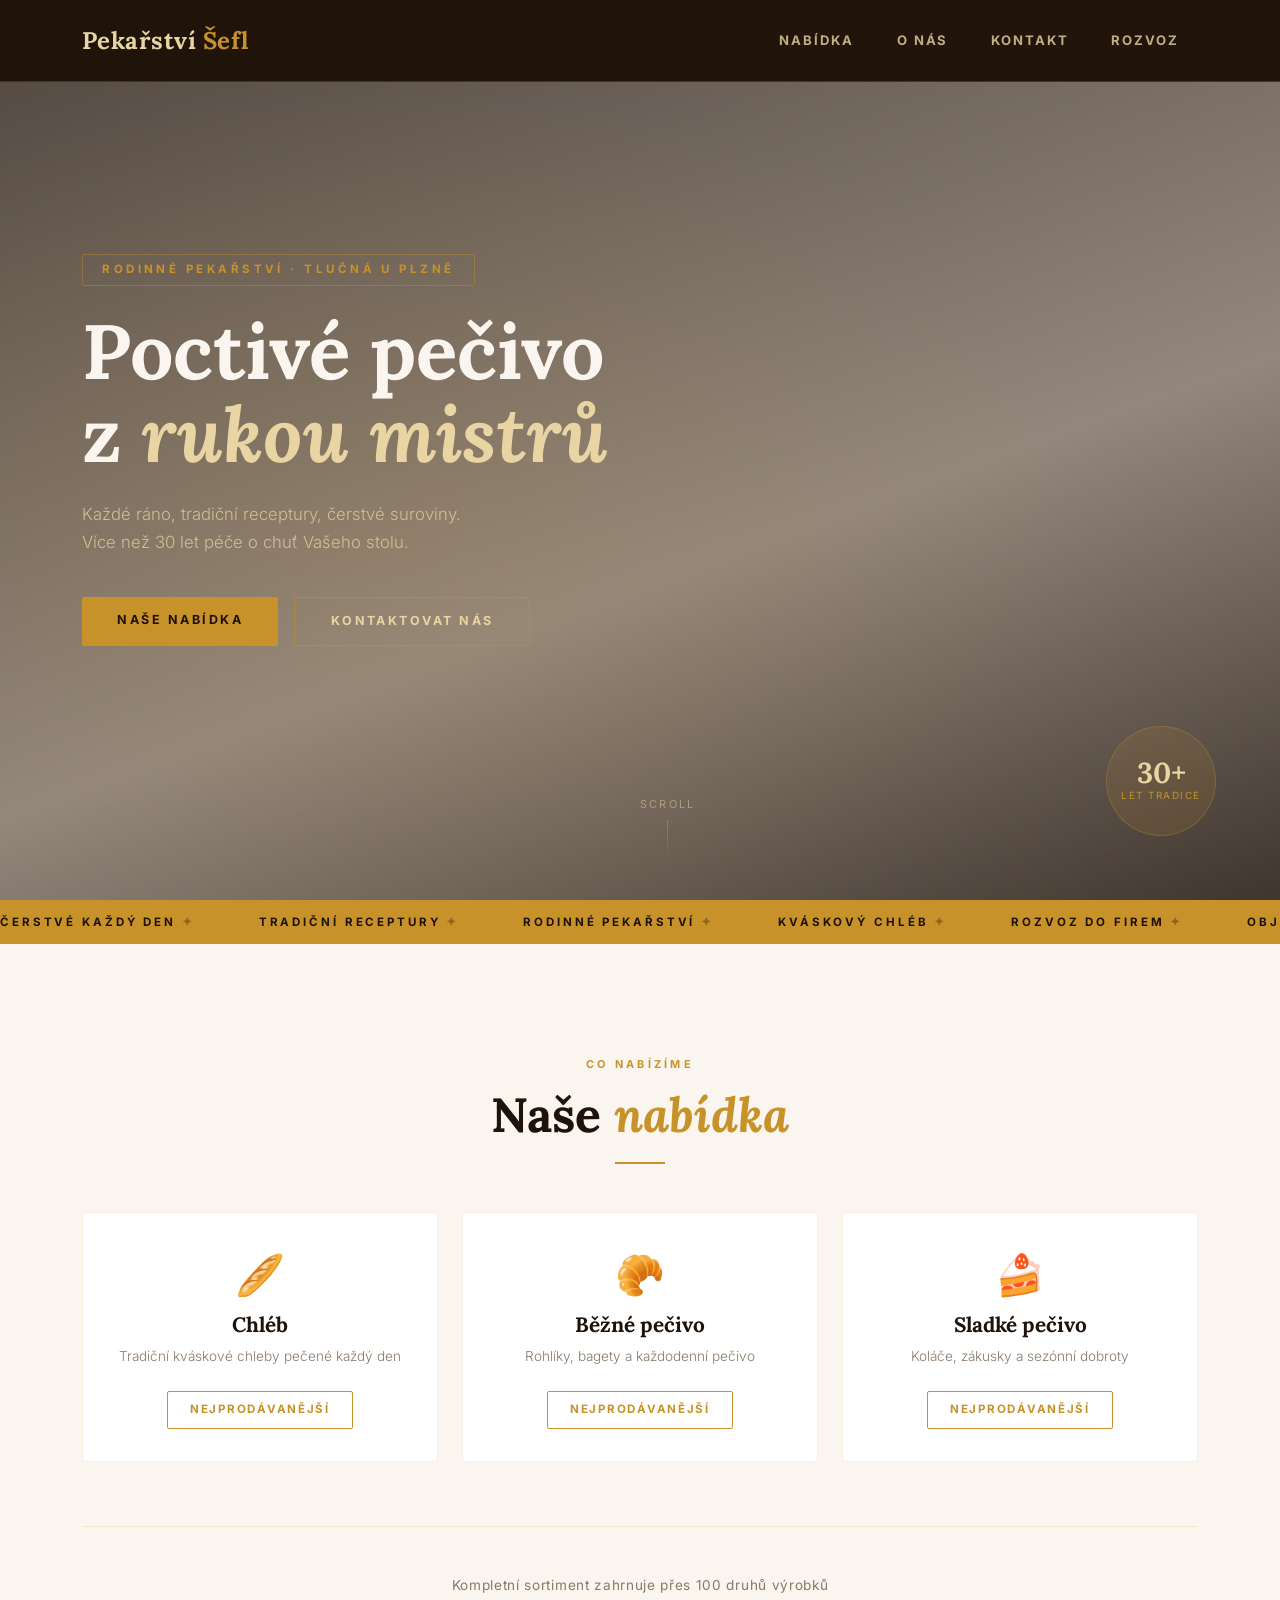
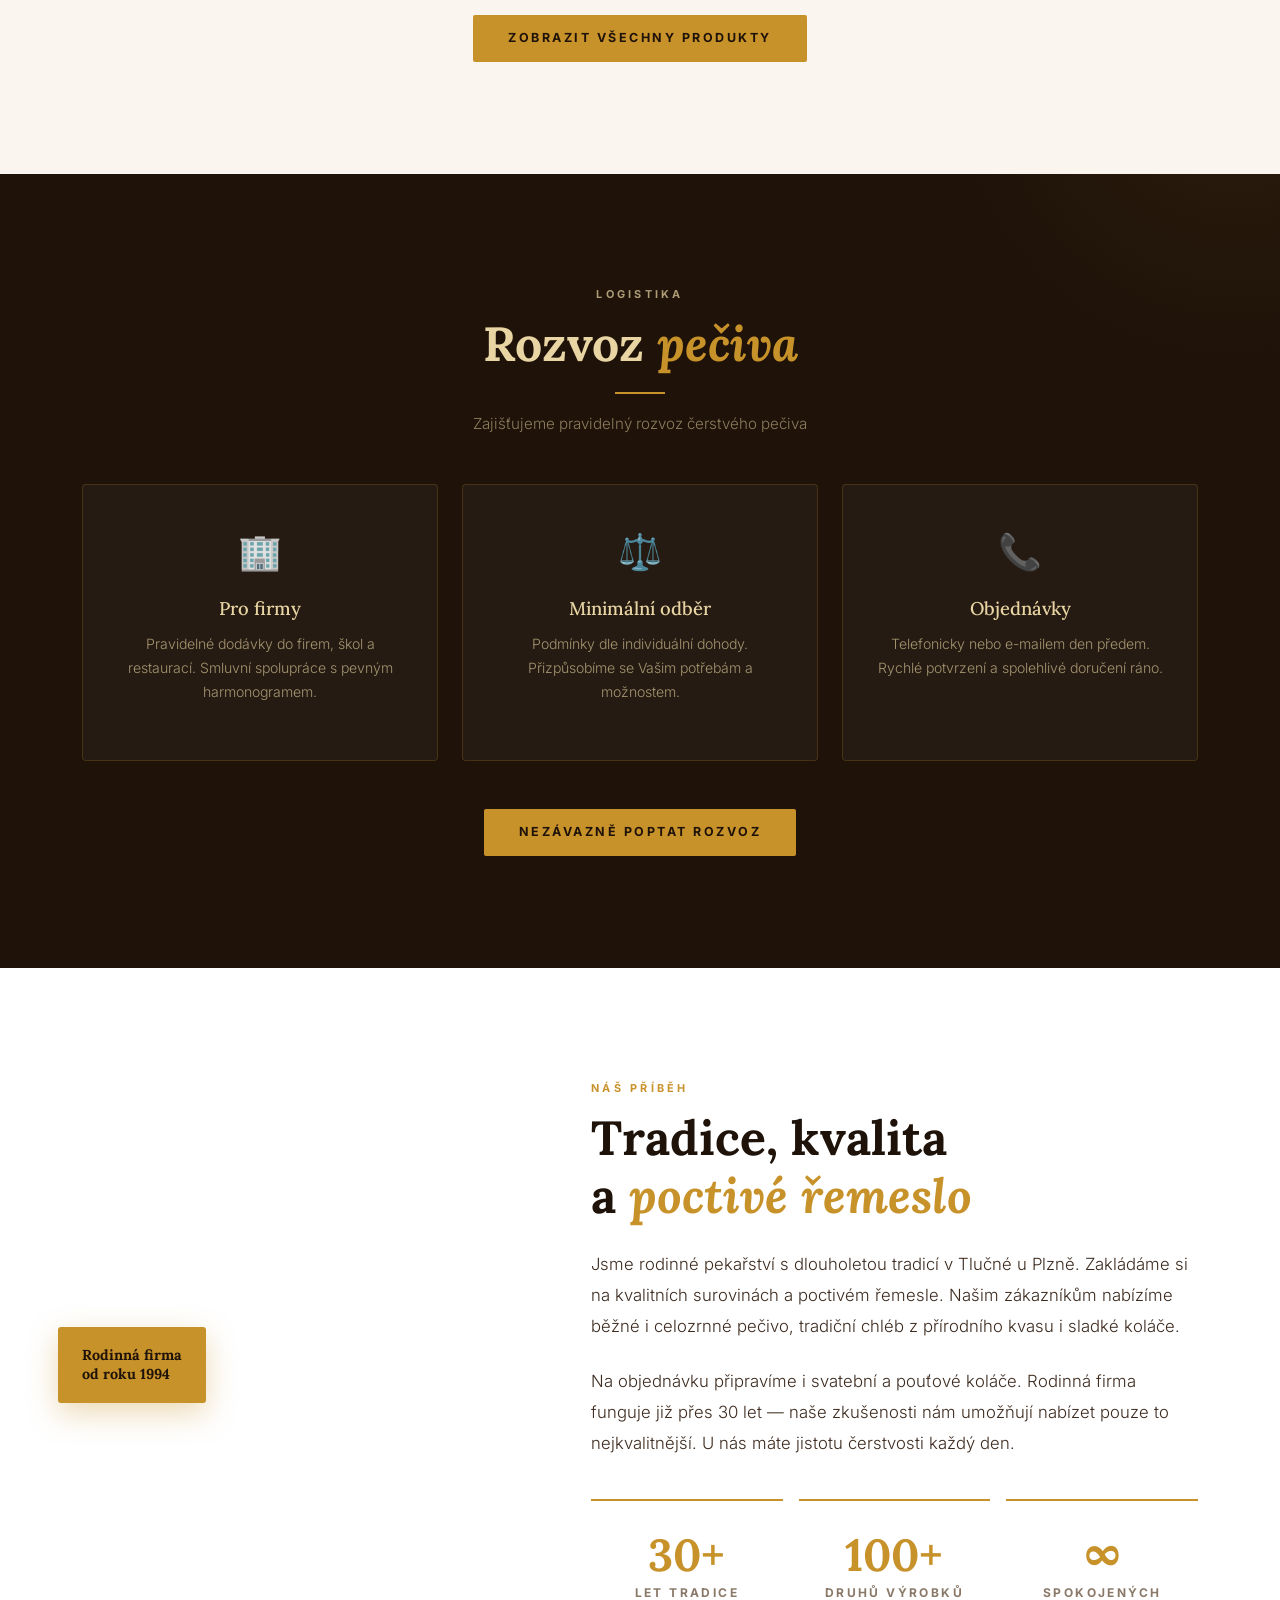
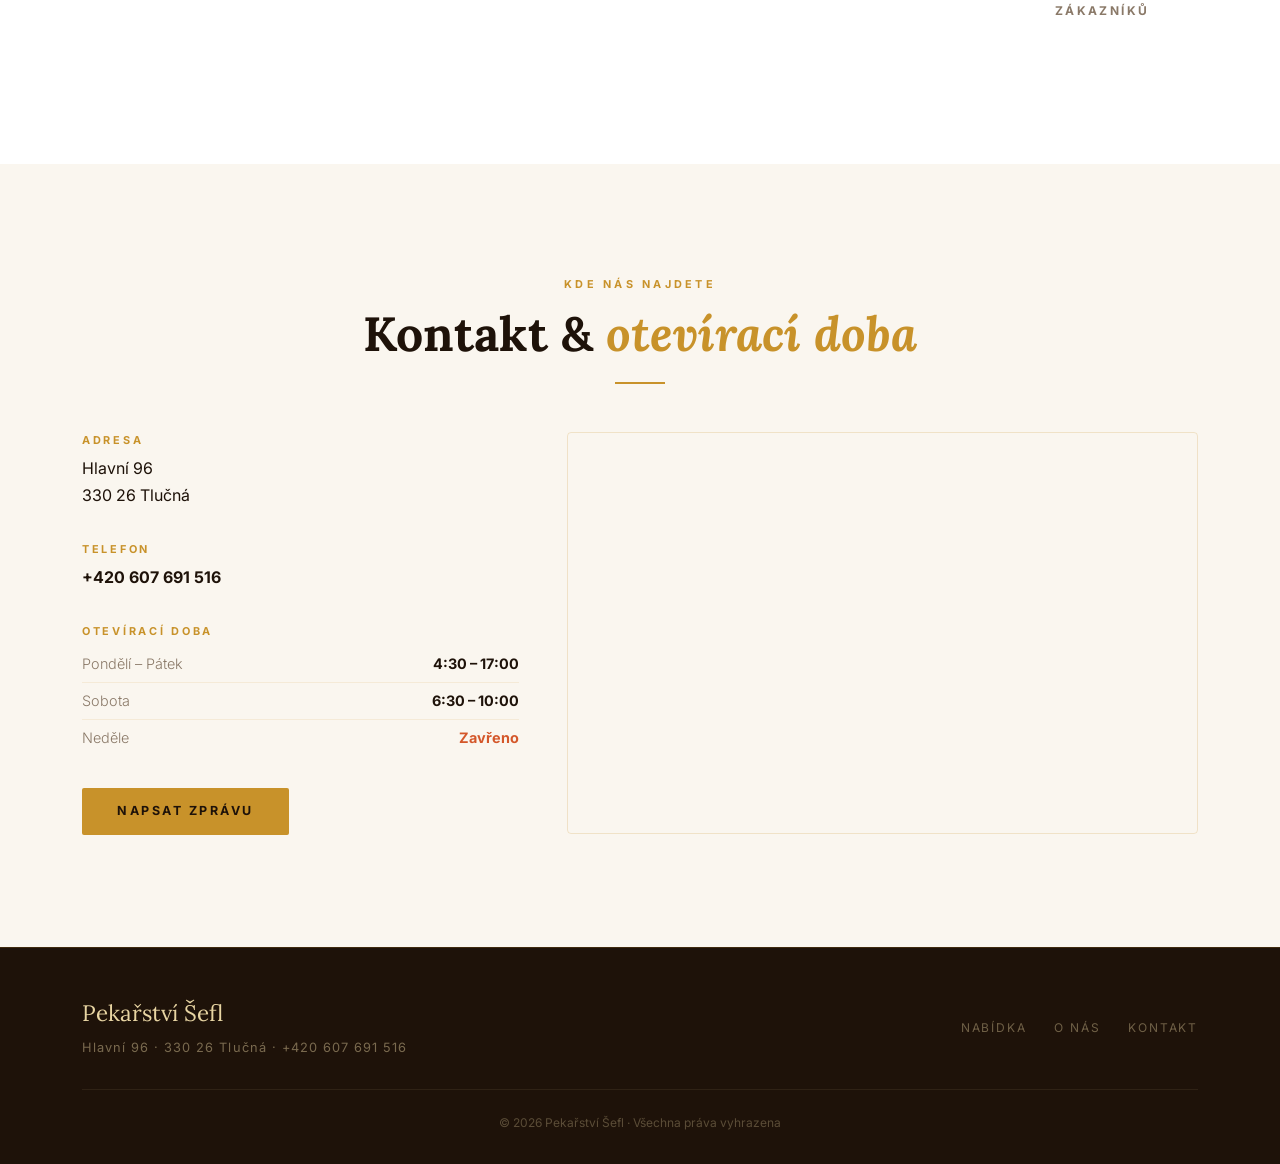
==== index.html @ e4c9d56a "první upload" ====
<!DOCTYPE html>
<html lang="cs">
<head>
  <meta charset="UTF-8">
  <meta name="viewport" content="width=device-width, initial-scale=1">
  <title>Pekařství Šefl | Tlučná u Plzně</title>
  <link rel="preconnect" href="https://fonts.googleapis.com">
  <link rel="preconnect" href="https://fonts.gstatic.com" crossorigin>
  <link href="https://fonts.googleapis.com/css2?family=Lora:ital,wght@0,400;0,600;0,700;1,400;1,600;1,700&family=Inter:wght@300;400;700&display=swap" rel="stylesheet">

  <link href="https://cdn.jsdelivr.net/npm/bootstrap@5.3.3/dist/css/bootstrap.min.css" rel="stylesheet">
  <link rel="stylesheet" href="css/style.css">
  
</head>

<body>

<!-- Navbar -->
<nav class="navbar navbar-expand-lg fixed-top">
  <div class="container">
    <a class="navbar-brand" href="#">Pekařství <span>Šefl</span></a>
    <button class="navbar-toggler border-0" type="button" data-bs-toggle="collapse" data-bs-target="#nav" style="color:var(--wheat)">
      <span class="navbar-toggler-icon"></span>
    </button>
    <div class="collapse navbar-collapse" id="nav">
      <ul class="navbar-nav ms-auto align-items-lg-center gap-lg-1">
        <li class="nav-item"><a class="nav-link" href="#nabidka">Nabídka</a></li>
        <li class="nav-item"><a class="nav-link" href="#onas">O nás</a></li>
        <li class="nav-item"><a class="nav-link" href="#kontakt">Kontakt</a></li>
        <li class="nav-item"><a class="nav-link" href="#rozvoz">Rozvoz</a></li>
      </ul>
    </div>
  </div>
</nav>

<!-- Hero -->
<header class="hero">
  <div class="hero-grain"></div>
  <div class="container">
    <div class="hero-content col-lg-8">
      <span class="hero-eyebrow">Rodinné pekařství · Tlučná u Plzně</span>
      <h1>Poctivé pečivo<br>z <em>rukou mistrů</em></h1>
      <p class="hero-sub">Každé ráno, tradiční receptury, čerstvé suroviny.<br>Více než 30 let péče o chuť Vašeho stolu.</p>
      <div class="d-flex gap-3 flex-wrap">
        <a href="#nabidka" class="btn-gold">Naše nabídka</a>
        <a href="#kontakt" class="btn-outline-gold">Kontaktovat nás</a>
      </div>
    </div>
  </div>
  <div class="hero-scroll">
    <span>Scroll</span>
    <div class="hero-scroll-line"></div>
  </div>
  <div class="hero-badge">
    <strong>30+</strong>
    <span>let tradice</span>
  </div>
</header>

<!-- Strip -->
<div class="strip">
  <div class="strip-inner">
    <span class="strip-item">Čerstvé každý den <span class="strip-sep">✦</span></span>
    <span class="strip-item">Tradiční receptury <span class="strip-sep">✦</span></span>
    <span class="strip-item">Rodinné pekařství <span class="strip-sep">✦</span></span>
    <span class="strip-item">Kváskový chléb <span class="strip-sep">✦</span></span>
    <span class="strip-item">Rozvoz do firem <span class="strip-sep">✦</span></span>
    <span class="strip-item">Objednávky na míru <span class="strip-sep">✦</span></span>
    <!-- duplicate for seamless -->
    <span class="strip-item">Čerstvé každý den <span class="strip-sep">✦</span></span>
    <span class="strip-item">Tradiční receptury <span class="strip-sep">✦</span></span>
    <span class="strip-item">Rodinné pekařství <span class="strip-sep">✦</span></span>
    <span class="strip-item">Kváskový chléb <span class="strip-sep">✦</span></span>
    <span class="strip-item">Rozvoz do firem <span class="strip-sep">✦</span></span>
    <span class="strip-item">Objednávky na míru <span class="strip-sep">✦</span></span>
  </div>
</div>

<!-- Nabídka -->
<section id="nabidka" class="py-5" style="padding: 7rem 0 !important;">
  <div class="container">
    <div class="text-center mb-5 reveal">
      <span class="section-label">Co nabízíme</span>
      <h2 class="section-title">Naše <em>nabídka</em></h2>
      <div class="section-divider"></div>
    </div>

    <div class="row g-4">

      <!-- CHLÉB -->
      <div class="col-md-4 reveal reveal-delay-1">
        <div class="product-card">
          <div class="product-card-body">
            <div class="card-icon">🥖</div>
            <h4 class="product-card-title">Chléb</h4>
            <p class="product-card-sub">Tradiční kváskové chleby pečené každý den</p>
            <button class="btn-card"
                    data-bs-toggle="collapse"
                    data-bs-target="#chlebList"
                    aria-expanded="false">
              Nejprodávanější
            </button>
            <div class="collapse product-list-collapse" id="chlebList">
              <div class="product-row">
                <img src="images/chleb-kminovy.jpg" alt="Kmínový chléb">
                <div>
                  <div class="product-row-name">Kmínový chléb</div>
                  <div class="product-row-weight">1400 g</div>
                </div>
              </div>
              <div class="product-row">
                <img src="images/chleb-svetly.jpg" alt="Světlý chléb">
                <div>
                  <div class="product-row-name">Světlý chléb</div>
                  <div class="product-row-weight">800 g</div>
                </div>
              </div>
            </div>
          </div>
        </div>
      </div>

      <!-- BĚŽNÉ PEČIVO -->
      <div class="col-md-4 reveal reveal-delay-2">
        <div class="product-card">
          <div class="product-card-body">
            <div class="card-icon">🥐</div>
            <h4 class="product-card-title">Běžné pečivo</h4>
            <p class="product-card-sub">Rohlíky, bagety a každodenní pečivo</p>
            <button class="btn-card"
                    data-bs-toggle="collapse"
                    data-bs-target="#pecivoList"
                    aria-expanded="false">
              Nejprodávanější
            </button>
            <div class="collapse product-list-collapse" id="pecivoList">
              <div class="product-list-item">Rohlík tukový <span>43 g</span></div>
              <div class="product-list-item">Bageta světlá <span>120 g</span></div>
              <div class="product-list-item">Houska velká <span>140 g</span></div>
              <div class="product-list-item">Raženka <span>140 g</span></div>
            </div>
          </div>
        </div>
      </div>

      <!-- SLADKÉ -->
      <div class="col-md-4 reveal reveal-delay-3">
        <div class="product-card">
          <div class="product-card-body">
            <div class="card-icon">🍰</div>
            <h4 class="product-card-title">Sladké pečivo</h4>
            <p class="product-card-sub">Koláče, zákusky a sezónní dobroty</p>
            <button class="btn-card"
                    data-bs-toggle="collapse"
                    data-bs-target="#sladkeList"
                    aria-expanded="false">
              Nejprodávanější
            </button>
            <div class="collapse product-list-collapse" id="sladkeList">
              <div class="product-list-item">Koláč tvarohový <span>90 g</span></div>
              <div class="product-list-item">Koláč makový <span>95 g</span></div>
              <div class="product-list-item">Kynutý závin <span>450 g</span></div>
              <div class="product-list-item">Kobliha <span>60 g</span></div>
            </div>
          </div>
        </div>
      </div>

    </div>

    <div class="cta-products reveal">
      <p>Kompletní sortiment zahrnuje přes 100 druhů výrobků</p>
      <a href="vyrobky.html" class="btn-gold">Zobrazit všechny produkty</a>
    </div>
  </div>
</section>

<!-- Rozvoz -->
<section id="rozvoz">
  <div class="container">
    <div class="text-center mb-5 reveal">
      <span class="section-label" style="color:var(--wheat); opacity:0.7;">Logistika</span>
      <h2 class="section-title">Rozvoz <em style="color:var(--gold)">pečiva</em></h2>
      <div class="section-divider"></div>
      <p style="color:rgba(232,213,163,0.55); font-size:0.95rem; margin-top:1.2rem; font-weight:300;">
        Zajišťujeme pravidelný rozvoz čerstvého pečiva
      </p>
    </div>

    <div class="row g-4 mb-5">
      <div class="col-md-4 reveal reveal-delay-1">
        <div class="rozvoz-card">
          <span class="rozvoz-icon">🏢</span>
          <h5>Pro firmy</h5>
          <p>Pravidelné dodávky do firem, škol a restaurací. Smluvní spolupráce s pevným harmonogramem.</p>
        </div>
      </div>
      <div class="col-md-4 reveal reveal-delay-2">
        <div class="rozvoz-card">
          <span class="rozvoz-icon">⚖️</span>
          <h5>Minimální odběr</h5>
          <p>Podmínky dle individuální dohody. Přizpůsobíme se Vašim potřebám a možnostem.</p>
        </div>
      </div>
      <div class="col-md-4 reveal reveal-delay-3">
        <div class="rozvoz-card">
          <span class="rozvoz-icon">📞</span>
          <h5>Objednávky</h5>
          <p>Telefonicky nebo e-mailem den předem. Rychlé potvrzení a spolehlivé doručení ráno.</p>
        </div>
      </div>
    </div>

    <div class="text-center reveal">
      <a href="#kontakt" class="btn-gold" data-bs-toggle="modal" data-bs-target="#kontaktModal">Nezávazně poptat rozvoz</a>
    </div>
  </div>
</section>

<!-- O nás -->
<section id="onas">
  <div class="container">
    <div class="row align-items-center g-5">
      <div class="col-lg-5 reveal">
        <div class="onas-img-wrap">
          <img src="https://images.unsplash.com/photo-1555507036-ab1f4038808a?w=700&q=80" alt="Pekárna">
          <div class="onas-img-badge">
            Rodinná firma<br>od roku 1994
          </div>
        </div>
      </div>
      <div class="col-lg-7 reveal reveal-delay-1" style="padding-left:3rem;">
        <span class="section-label">Náš příběh</span>
        <h2 class="section-title mb-4">Tradice, kvalita<br>a <em>poctivé řemeslo</em></h2>
        <p class="onas-text mb-4">
          Jsme rodinné pekařství s dlouholetou tradicí v Tlučné u Plzně. Zakládáme si na kvalitních surovinách a poctivém řemesle. Našim zákazníkům nabízíme běžné i celozrnné pečivo, tradiční chléb z přírodního kvasu i sladké koláče.
        </p>
        <p class="onas-text mb-4">
          Na objednávku připravíme i svatební a pouťové koláče. Rodinná firma funguje již přes 30 let — naše zkušenosti nám umožňují nabízet pouze to nejkvalitnější. U nás máte jistotu čerstvosti každý den.
        </p>
        <div class="row g-3 mt-2">
          <div class="col-4">
            <div class="stat-box">
              <span class="stat-number">30+</span>
              <div class="stat-label">let tradice</div>
            </div>
          </div>
          <div class="col-4">
            <div class="stat-box">
              <span class="stat-number">100+</span>
              <div class="stat-label">druhů výrobků</div>
            </div>
          </div>
          <div class="col-4">
            <div class="stat-box">
              <span class="stat-number">∞</span>
              <div class="stat-label">spokojených zákazníků</div>
            </div>
          </div>
        </div>
      </div>
    </div>
  </div>
</section>

<!-- Kontakt -->
<section id="kontakt">
  <div class="container">
    <div class="text-center mb-5 reveal">
      <span class="section-label">Kde nás najdete</span>
      <h2 class="section-title">Kontakt &amp; <em>otevírací doba</em></h2>
      <div class="section-divider"></div>
    </div>

    <div class="row g-5 align-items-start">
      <div class="col-lg-5 reveal">
        <div class="info-block">
          <div class="info-label">Adresa</div>
          <div class="info-value">Hlavní 96<br>330 26 Tlučná</div>
        </div>
        <div class="info-block">
          <div class="info-label">Telefon</div>
          <div class="info-value">
            <a href="tel:+420607691516" style="color:var(--dark-brown); text-decoration:none; font-weight:700;">+420 607 691 516</a>
          </div>
        </div>
        <div class="info-block">
          <div class="info-label">Otevírací doba</div>
          <div class="hours-row"><span class="day">Pondělí – Pátek</span><span class="time">4:30 – 17:00</span></div>
          <div class="hours-row"><span class="day">Sobota</span><span class="time">6:30 – 10:00</span></div>
          <div class="hours-row"><span class="day">Neděle</span><span class="time" style="color:var(--accent)">Zavřeno</span></div>
        </div>
        <div class="mt-4">
          <button type="button" class="btn-gold" data-bs-toggle="modal" data-bs-target="#kontaktModal">
            Napsat zprávu
          </button>
        </div>
      </div>

      <div class="col-lg-7 reveal reveal-delay-1">
        <div class="map-wrap">
          <iframe
            src="https://www.google.com/maps/embed?pb=!1m18!1m12!1m3!1d2579.271196908304!2d13.234753077333133!3d49.72452097146264!2m3!1f0!2f0!3f0!3m2!1i1024!2i768!4f13.1!3m3!1m2!1s0x470a92cd4a3d2cbb%3A0x7b0c7b52c946933b!2zSGxhdm7DrSA5NiwgMzMwIDI2IFRsdcSNbsOh!5e0!3m2!1scs!2scz!4v1771598806168!5m2!1scs!2scz"
            width="100%"
            height="400"
            style="border:0;"
            allowfullscreen=""
            loading="lazy">
          </iframe>
        </div>
      </div>
    </div>
  </div>
</section>

<!-- Footer -->
<footer>
  <div class="container">
    <div class="row align-items-center">
      <div class="col-md-6">
        <div class="footer-brand">Pekařství Šefl</div>
        <div class="footer-sub">Hlavní 96 · 330 26 Tlučná · +420 607 691 516</div>
      </div>
      <div class="col-md-6 text-md-end mt-3 mt-md-0">
        <a href="#nabidka" style="color:rgba(232,213,163,0.4); font-size:0.75rem; letter-spacing:0.15em; text-transform:uppercase; text-decoration:none; margin-left:1.5rem;">Nabídka</a>
        <a href="#onas" style="color:rgba(232,213,163,0.4); font-size:0.75rem; letter-spacing:0.15em; text-transform:uppercase; text-decoration:none; margin-left:1.5rem;">O nás</a>
        <a href="#kontakt" style="color:rgba(232,213,163,0.4); font-size:0.75rem; letter-spacing:0.15em; text-transform:uppercase; text-decoration:none; margin-left:1.5rem;">Kontakt</a>
      </div>
    </div>
    <div class="footer-copy text-center">
      &copy; 2026 Pekařství Šefl · Všechna práva vyhrazena
    </div>
  </div>
</footer>

<!-- Modal -->
<div class="modal fade" id="kontaktModal" tabindex="-1" aria-labelledby="kontaktModalLabel" aria-hidden="true">
  <div class="modal-dialog modal-dialog-centered">
    <div class="modal-content">
      <div class="modal-header">
        <h5 class="modal-title" id="kontaktModalLabel">Kontaktujte nás</h5>
        <button type="button" class="btn-close" data-bs-dismiss="modal" aria-label="Zavřít"></button>
      </div>
      <div class="modal-body">
        <form id="kontaktForm" action="https://formspree.io/f/your-form-id" method="POST">
          <div class="mb-3">
            <label for="name" class="form-label">Jméno</label>
            <input type="text" class="form-control" id="name" name="name" required>
          </div>
          <div class="mb-3">
            <label for="email" class="form-label">Email</label>
            <input type="email" class="form-control" id="email" name="_replyto" required>
          </div>
          <div class="mb-3">
            <label for="message" class="form-label">Zpráva</label>
            <textarea class="form-control" id="message" name="message" rows="4" required></textarea>
          </div>
          <button type="submit" class="btn-gold w-100" style="width:100%; text-align:center; justify-content:center;">Odeslat zprávu</button>
        </form>
        <div id="formSuccess" class="text-center py-3" style="display:none;">
          <div style="font-size:2rem; margin-bottom:0.8rem;">✓</div>
          <h5 style="font-family:'Playfair Display',serif; color:var(--dark-brown);">Děkujeme!</h5>
          <p style="color:var(--warm-gray); font-size:0.9rem;">Vaše zpráva byla úspěšně odeslána.</p>
          <button type="button" class="btn-gold" data-bs-dismiss="modal">Zavřít</button>
        </div>
      </div>
    </div>
  </div>
</div>

<script src="https://cdn.jsdelivr.net/npm/bootstrap@5.3.3/dist/js/bootstrap.bundle.min.js"></script>
<script>
  // Form submit
  document.addEventListener("DOMContentLoaded", () => {
    const form = document.getElementById("kontaktForm");
    const success = document.getElementById("formSuccess");
    if (form) {
      form.addEventListener("submit", async (e) => {
        e.preventDefault();
        try {
          const res = await fetch(form.action, { method:"POST", body: new FormData(form), headers:{'Accept':'application/json'} });
          if (res.ok) { form.style.display="none"; success.style.display="block"; }
          else alert("Odeslání selhalo. Zkuste to prosím později.");
        } catch(err) { alert("Odeslání selhalo."); }
      });
    }

    // Scroll reveal
    const reveals = document.querySelectorAll('.reveal');
    const observer = new IntersectionObserver((entries) => {
      entries.forEach(e => { if (e.isIntersecting) { e.target.classList.add('visible'); observer.unobserve(e.target); } });
    }, { threshold: 0.1 });
    reveals.forEach(r => observer.observe(r));

    // Navbar scroll effect
    const nav = document.querySelector('.navbar');
    window.addEventListener('scroll', () => {
      nav.style.padding = window.scrollY > 60 ? '0.6rem 0' : '1.1rem 0';
    });
  });
</script>

</body>
</html>
---- css/style.css ----
/* ═══════════════════════════════════════════════
   Pekařství Šefl — Main Stylesheet
   ═══════════════════════════════════════════════ */

/* ─── VARIABLES ─── */
:root {
  --cream: #FAF6EF;
  --wheat: #E8D5A3;
  --gold: #C8922A;
  --dark-gold: #9C6E1A;
  --brown: #3D2B1F;
  --dark-brown: #1E1209;
  --warm-gray: #8A7968;
  --accent: #D4572A;
}

/* ─── BASE ─── */
* { margin: 0; padding: 0; box-sizing: border-box; }

html { scroll-behavior: smooth; }

body {
  font-family: 'Inter', sans-serif;
  background: var(--cream);
  color: var(--brown);
  overflow-x: hidden;
}

/* ─── NAVBAR ─── */
.navbar {
  background: rgba(30, 18, 9, 0.97) !important;
  backdrop-filter: blur(10px);
  padding: 1.1rem 0;
  border-bottom: 1px solid rgba(200,146,42,0.25);
  transition: all 0.3s ease;
}
.navbar-brand {
  font-family: 'Lora', serif;
  font-size: 1.5rem;
  font-weight: 700;
  color: var(--wheat) !important;
  letter-spacing: 0.02em;
}
.navbar-brand span {
  color: var(--gold);
}
.nav-link {
  color: rgba(232,213,163,0.8) !important;
  font-size: 0.82rem;
  font-weight: 700;
  letter-spacing: 0.15em;
  text-transform: uppercase;
  padding: 0.4rem 1.2rem !important;
  transition: color 0.2s;
  position: relative;
}
.nav-link::after {
  content: '';
  position: absolute;
  bottom: -2px;
  left: 1.2rem;
  right: 1.2rem;
  height: 1px;
  background: var(--gold);
  transform: scaleX(0);
  transition: transform 0.25s ease;
}
.nav-link:hover {
  color: var(--wheat) !important;
}
.nav-link:hover::after {
  transform: scaleX(1);
}

/* ─── BUTTONS ─── */
.btn-gold {
  background: var(--gold);
  color: var(--dark-brown);
  font-weight: 700;
  font-size: 0.78rem;
  letter-spacing: 0.2em;
  text-transform: uppercase;
  padding: 0.9rem 2.2rem;
  border: none;
  border-radius: 2px;
  text-decoration: none;
  display: inline-block;
  transition: all 0.25s ease;
  cursor: pointer;
}
.btn-gold:hover {
  background: var(--dark-gold);
  color: var(--cream);
  transform: translateY(-2px);
  box-shadow: 0 8px 24px rgba(200,146,42,0.3);
}
.btn-outline-gold {
  background: transparent;
  color: var(--wheat);
  border: 1px solid rgba(200,146,42,0.5);
  font-weight: 700;
  font-size: 0.78rem;
  letter-spacing: 0.2em;
  text-transform: uppercase;
  padding: 0.9rem 2.2rem;
  border-radius: 2px;
  text-decoration: none;
  display: inline-block;
  transition: all 0.25s ease;
}
.btn-outline-gold:hover {
  border-color: var(--gold);
  color: var(--gold);
}
.btn-back {
  display: inline-flex;
  align-items: center;
  gap: 0.5rem;
  font-size: 0.75rem;
  font-weight: 700;
  letter-spacing: 0.2em;
  text-transform: uppercase;
  color: rgba(232,213,163,0.6);
  text-decoration: none;
  border: 1px solid rgba(200,146,42,0.3);
  padding: 0.55rem 1.2rem;
  border-radius: 2px;
  transition: all 0.2s;
}
.btn-back:hover {
  color: var(--gold);
  border-color: var(--gold);
}

/* ─── SECTION HEADERS ─── */
.section-label {
  font-size: 0.68rem;
  font-weight: 700;
  letter-spacing: 0.3em;
  text-transform: uppercase;
  color: var(--gold);
  display: block;
  margin-bottom: 0.8rem;
}
.section-title {
  font-family: 'Lora', serif;
  font-size: clamp(2rem, 4vw, 3rem);
  font-weight: 700;
  color: var(--dark-brown);
  line-height: 1.2;
}
.section-title em {
  font-style: italic;
  color: var(--gold);
}
.section-divider {
  width: 50px;
  height: 2px;
  background: var(--gold);
  margin: 1.2rem auto 0;
}
.section-divider.left { margin-left: 0; }

/* ─── SCROLL REVEAL ─── */
.reveal {
  opacity: 0;
  transform: translateY(30px);
  transition: opacity 0.7s ease, transform 0.7s ease;
}
.reveal.visible {
  opacity: 1;
  transform: none;
}
.reveal-delay-1 { transition-delay: 0.1s; }
.reveal-delay-2 { transition-delay: 0.2s; }
.reveal-delay-3 { transition-delay: 0.3s; }

/* ─── FOOTER ─── */
footer {
  background: var(--dark-brown);
  padding: 3rem 0 2rem;
  border-top: 1px solid rgba(200,146,42,0.2);
}
.footer-brand {
  font-family: 'Lora', serif;
  font-size: 1.4rem;
  color: var(--wheat);
  margin-bottom: 0.5rem;
}
.footer-sub {
  font-size: 0.8rem;
  color: rgba(232,213,163,0.45);
  letter-spacing: 0.08em;
}
.footer-copy {
  font-size: 0.75rem;
  color: rgba(232,213,163,0.3);
  border-top: 1px solid rgba(232,213,163,0.08);
  padding-top: 1.5rem;
  margin-top: 2rem;
}

/* ─── ANIMATIONS ─── */
@keyframes fadeUp {
  from { opacity: 0; transform: translateY(30px); }
  to { opacity: 1; transform: translateY(0); }
}
@keyframes scrollPulse {
  0%, 100% { opacity: 0.5; transform: scaleY(1); }
  50% { opacity: 1; transform: scaleY(1.2); }
}
@keyframes marquee {
  from { transform: translateX(0); }
  to { transform: translateX(-50%); }
}
@keyframes rotateSlow {
  from { transform: rotate(0deg); }
  to { transform: rotate(360deg); }
}


/* ═══════════════════════════════════════════════
   INDEX.HTML — specific styles
   ═══════════════════════════════════════════════ */

/* ─── HERO ─── */
.hero {
  min-height: 100vh;
  background:
    linear-gradient(160deg, rgba(30,18,9,0.78) 0%, rgba(61,43,31,0.55) 60%, rgba(30,18,9,0.85) 100%),
    url('https://images.unsplash.com/photo-1509440159596-0249088772ff?w=1800&q=80') center/cover no-repeat;
  display: flex;
  align-items: center;
  position: relative;
  overflow: hidden;
}
.hero::before {
  content: '';
  position: absolute;
  inset: 0;
  background: radial-gradient(ellipse at 30% 60%, rgba(200,146,42,0.12) 0%, transparent 60%);
}
.hero-grain {
  position: absolute;
  inset: 0;
  background-image: url("data:image/svg+xml,%3Csvg viewBox='0 0 256 256' xmlns='http://www.w3.org/2000/svg'%3E%3Cfilter id='noise'%3E%3CfeTurbulence type='fractalNoise' baseFrequency='0.9' numOctaves='4' stitchTiles='stitch'/%3E%3C/filter%3E%3Crect width='100%25' height='100%25' filter='url(%23noise)' opacity='0.04'/%3E%3C/svg%3E");
  opacity: 0.4;
  pointer-events: none;
}
.hero-content {
  position: relative;
  z-index: 2;
  animation: fadeUp 1.2s ease both;
}
.hero-eyebrow {
  display: inline-block;
  font-size: 0.72rem;
  font-weight: 700;
  letter-spacing: 0.3em;
  text-transform: uppercase;
  color: var(--gold);
  border: 1px solid rgba(200,146,42,0.4);
  padding: 0.4rem 1.2rem;
  border-radius: 2px;
  margin-bottom: 1.5rem;
  animation: fadeUp 1.2s 0.1s ease both;
}
.hero h1 {
  font-family: 'Lora', serif;
  font-size: clamp(2.8rem, 6vw, 5.5rem);
  font-weight: 900;
  line-height: 1.08;
  color: #FAF6EF;
  margin-bottom: 1.5rem;
  animation: fadeUp 1.2s 0.2s ease both;
}
.hero h1 em {
  font-style: italic;
  color: var(--wheat);
}
.hero-sub {
  font-size: 1.05rem;
  color: rgba(232,213,163,0.75);
  max-width: 480px;
  line-height: 1.7;
  font-weight: 300;
  margin-bottom: 2.5rem;
  animation: fadeUp 1.2s 0.3s ease both;
}
.hero .btn-gold {
  animation: fadeUp 1.2s 0.4s ease both;
}
.hero-scroll {
  position: absolute;
  bottom: 2.5rem;
  left: 50%;
  transform: translateX(-50%);
  display: flex;
  flex-direction: column;
  align-items: center;
  gap: 0.5rem;
  color: rgba(232,213,163,0.5);
  font-size: 0.68rem;
  letter-spacing: 0.2em;
  text-transform: uppercase;
  animation: fadeUp 1.5s 0.8s ease both;
}
.hero-scroll-line {
  width: 1px;
  height: 40px;
  background: linear-gradient(to bottom, rgba(200,146,42,0.6), transparent);
  animation: scrollPulse 2s infinite;
}
.hero-badge {
  position: absolute;
  bottom: 4rem;
  right: 5%;
  width: 110px;
  height: 110px;
  border-radius: 50%;
  background: rgba(200,146,42,0.12);
  border: 1px solid rgba(200,146,42,0.3);
  display: flex;
  flex-direction: column;
  align-items: center;
  justify-content: center;
  text-align: center;
  color: var(--wheat);
  animation: rotateSlow 20s linear infinite;
}
.hero-badge span {
  font-size: 0.62rem;
  letter-spacing: 0.15em;
  text-transform: uppercase;
  color: var(--gold);
  display: block;
}
.hero-badge strong {
  font-family: 'Lora', serif;
  font-size: 1.8rem;
  color: var(--wheat);
  line-height: 1;
}

/* ─── STRIP ─── */
.strip {
  background: var(--gold);
  padding: 0.85rem 0;
  overflow: hidden;
}
.strip-inner {
  display: flex;
  gap: 4rem;
  animation: marquee 25s linear infinite;
  white-space: nowrap;
}
.strip-item {
  font-size: 0.72rem;
  font-weight: 700;
  letter-spacing: 0.25em;
  text-transform: uppercase;
  color: var(--dark-brown);
  flex-shrink: 0;
}
.strip-sep {
  color: rgba(30,18,9,0.35);
}

/* ─── NABÍDKA ─── */
#nabidka {
  padding: 7rem 0;
  background: var(--cream);
}
.product-card {
  background: #fff;
  border: 1px solid rgba(200,146,42,0.15);
  border-radius: 4px;
  overflow: hidden;
  transition: all 0.3s ease;
  height: 100%;
}
.product-card:hover {
  transform: translateY(-6px);
  box-shadow: 0 20px 50px rgba(61,43,31,0.12);
  border-color: rgba(200,146,42,0.4);
}
.card-icon {
  font-size: 2.5rem;
  margin-bottom: 0.5rem;
}
.product-card-body {
  padding: 2rem 1.8rem;
  text-align: center;
}
.product-card-title {
  font-family: 'Lora', serif;
  font-size: 1.3rem;
  font-weight: 700;
  color: var(--dark-brown);
  margin-bottom: 0.5rem;
}
.product-card-sub {
  font-size: 0.85rem;
  color: var(--warm-gray);
  margin-bottom: 1.5rem;
  font-weight: 300;
}
.btn-card {
  font-size: 0.72rem;
  font-weight: 700;
  letter-spacing: 0.15em;
  text-transform: uppercase;
  color: var(--gold);
  border: 1px solid var(--gold);
  background: transparent;
  padding: 0.6rem 1.4rem;
  border-radius: 2px;
  cursor: pointer;
  transition: all 0.2s;
}
.btn-card:hover,
.btn-card[aria-expanded="true"] {
  background: var(--gold);
  color: var(--dark-brown);
}
.product-list-collapse {
  border-top: 1px solid rgba(200,146,42,0.15);
  margin-top: 1.5rem;
  padding-top: 1.2rem;
}
.product-row {
  display: flex;
  align-items: center;
  gap: 1rem;
  padding: 0.7rem 0;
  border-bottom: 1px solid rgba(200,146,42,0.08);
  text-align: left;
}
.product-row:last-child { border-bottom: none; }
.product-row img {
  width: 56px;
  height: 56px;
  border-radius: 3px;
  object-fit: cover;
  flex-shrink: 0;
}
.product-row-name {
  font-size: 0.88rem;
  font-weight: 700;
  color: var(--dark-brown);
}
.product-row-weight {
  font-size: 0.75rem;
  color: var(--warm-gray);
}
.product-list-item {
  display: flex;
  justify-content: space-between;
  padding: 0.55rem 0;
  border-bottom: 1px solid rgba(200,146,42,0.08);
  font-size: 0.87rem;
  color: var(--brown);
}
.product-list-item:last-child { border-bottom: none; }
.product-list-item span {
  color: var(--warm-gray);
  font-size: 0.8rem;
}
.cta-products {
  text-align: center;
  margin-top: 4rem;
  padding-top: 3rem;
  border-top: 1px solid rgba(200,146,42,0.15);
}
.cta-products p {
  font-size: 0.85rem;
  color: var(--warm-gray);
  margin-bottom: 1.2rem;
  letter-spacing: 0.05em;
}

/* ─── ROZVOZ ─── */
#rozvoz {
  background: var(--dark-brown);
  padding: 7rem 0;
  position: relative;
  overflow: hidden;
}
#rozvoz::before {
  content: '';
  position: absolute;
  top: -50%;
  right: -20%;
  width: 600px;
  height: 600px;
  border-radius: 50%;
  background: radial-gradient(circle, rgba(200,146,42,0.08) 0%, transparent 70%);
}
#rozvoz .section-title { color: var(--wheat); }
.rozvoz-card {
  background: rgba(255,255,255,0.04);
  border: 1px solid rgba(200,146,42,0.2);
  border-radius: 4px;
  padding: 2.5rem 2rem;
  text-align: center;
  height: 100%;
  transition: all 0.3s ease;
  position: relative;
}
.rozvoz-card:hover {
  background: rgba(200,146,42,0.08);
  border-color: rgba(200,146,42,0.4);
  transform: translateY(-4px);
}
.rozvoz-icon {
  font-size: 2.2rem;
  margin-bottom: 1.2rem;
  display: block;
}
.rozvoz-card h5 {
  font-family: 'Lora', serif;
  font-size: 1.15rem;
  color: var(--wheat);
  margin-bottom: 0.8rem;
}
.rozvoz-card p {
  font-size: 0.88rem;
  color: rgba(232,213,163,0.65);
  line-height: 1.7;
  font-weight: 300;
}

/* ─── O NÁS ─── */
#onas {
  padding: 7rem 0;
  background: #fff;
}
.onas-text {
  font-size: 1.05rem;
  line-height: 1.85;
  color: var(--brown);
  font-weight: 300;
}
.stat-box {
  text-align: center;
  padding: 2rem 1rem;
  border-top: 2px solid var(--gold);
}
.stat-number {
  font-family: 'Lora', serif;
  font-size: 2.8rem;
  font-weight: 900;
  color: var(--gold);
  line-height: 1;
  display: block;
}
.stat-label {
  font-size: 0.75rem;
  font-weight: 700;
  letter-spacing: 0.2em;
  text-transform: uppercase;
  color: var(--warm-gray);
  margin-top: 0.4rem;
}
.onas-img-wrap {
  position: relative;
}
.onas-img-wrap img {
  width: 100%;
  border-radius: 4px;
  object-fit: cover;
  aspect-ratio: 4/5;
}
.onas-img-badge {
  position: absolute;
  bottom: -1.5rem;
  left: -1.5rem;
  background: var(--gold);
  color: var(--dark-brown);
  padding: 1.2rem 1.5rem;
  border-radius: 3px;
  font-family: 'Lora', serif;
  font-size: 0.9rem;
  font-weight: 700;
  line-height: 1.3;
  box-shadow: 0 10px 30px rgba(200,146,42,0.35);
}

/* ─── KONTAKT ─── */
#kontakt {
  padding: 7rem 0;
  background: var(--cream);
}
.info-block {
  margin-bottom: 2rem;
}
.info-label {
  font-size: 0.68rem;
  font-weight: 700;
  letter-spacing: 0.25em;
  text-transform: uppercase;
  color: var(--gold);
  margin-bottom: 0.4rem;
}
.info-value {
  font-size: 1rem;
  color: var(--dark-brown);
  line-height: 1.7;
}
.hours-row {
  display: flex;
  justify-content: space-between;
  padding: 0.45rem 0;
  border-bottom: 1px solid rgba(200,146,42,0.12);
  font-size: 0.9rem;
}
.hours-row:last-child { border-bottom: none; }
.hours-row .day { color: var(--warm-gray); font-weight: 300; }
.hours-row .time { font-weight: 700; color: var(--dark-brown); }
.map-wrap {
  border-radius: 4px;
  overflow: hidden;
  border: 1px solid rgba(200,146,42,0.2);
}
.map-wrap iframe { display: block; }

/* ─── MODAL ─── */
.modal-content {
  border: 1px solid rgba(200,146,42,0.25);
  border-radius: 4px;
  background: var(--cream);
}
.modal-header {
  border-bottom: 1px solid rgba(200,146,42,0.15);
  padding: 1.5rem 2rem;
}
.modal-title {
  font-family: 'Lora', serif;
  font-size: 1.4rem;
  color: var(--dark-brown);
}
.modal-body { padding: 2rem; }
.form-label {
  font-size: 0.72rem;
  font-weight: 700;
  letter-spacing: 0.15em;
  text-transform: uppercase;
  color: var(--warm-gray);
  margin-bottom: 0.4rem;
}
.form-control {
  border: 1px solid rgba(200,146,42,0.25);
  border-radius: 2px;
  background: #fff;
  color: var(--dark-brown);
  padding: 0.7rem 1rem;
  font-size: 0.92rem;
}
.form-control:focus {
  border-color: var(--gold);
  box-shadow: 0 0 0 3px rgba(200,146,42,0.12);
}


/* ═══════════════════════════════════════════════
   VYROBKY.HTML — specific styles
   ═══════════════════════════════════════════════ */

/* ─── PAGE HEADER ─── */
.page-header {
  background:
    linear-gradient(160deg, rgba(30,18,9,0.88) 0%, rgba(61,43,31,0.7) 100%),
    url('https://images.unsplash.com/photo-1586444248902-2f64eddc13df?w=1600&q=80') center/cover no-repeat;
  padding: 10rem 0 5rem;
  position: relative;
  overflow: hidden;
}
.page-header::after {
  content: '';
  position: absolute;
  bottom: 0;
  left: 0;
  right: 0;
  height: 4px;
  background: linear-gradient(90deg, transparent, var(--gold), transparent);
}
.page-header-eyebrow {
  font-size: 0.7rem;
  font-weight: 700;
  letter-spacing: 0.3em;
  text-transform: uppercase;
  color: var(--gold);
  display: block;
  margin-bottom: 0.8rem;
}
.page-header h1 {
  font-family: 'Lora', serif;
  font-size: clamp(2.2rem, 5vw, 3.8rem);
  font-weight: 900;
  color: var(--wheat);
  line-height: 1.1;
}
.page-header h1 em {
  font-style: italic;
  color: var(--gold);
}
.page-header-sub {
  font-size: 0.95rem;
  color: rgba(232,213,163,0.6);
  font-weight: 300;
  margin-top: 0.8rem;
}

/* ─── PRODUCTS PAGE ─── */
.products-section {
  padding: 5rem 0 7rem;
}
.filter-bar {
  background: #fff;
  border: 1px solid rgba(200,146,42,0.2);
  border-radius: 4px;
  padding: 1.5rem 2rem;
  margin-bottom: 3rem;
  display: flex;
  gap: 1rem;
  align-items: center;
  flex-wrap: wrap;
}
.search-input {
  flex: 1;
  min-width: 200px;
  border: 1px solid rgba(200,146,42,0.2);
  border-radius: 2px;
  padding: 0.7rem 1rem 0.7rem 2.8rem;
  font-size: 0.9rem;
  color: var(--dark-brown);
  background: var(--cream) url("data:image/svg+xml,%3Csvg xmlns='http://www.w3.org/2000/svg' width='16' height='16' viewBox='0 0 24 24' fill='none' stroke='%23C8922A' stroke-width='2'%3E%3Ccircle cx='11' cy='11' r='8'/%3E%3Cpath d='m21 21-4.35-4.35'/%3E%3C/svg%3E") 0.8rem center/16px no-repeat;
  outline: none;
}
.search-input:focus {
  border-color: var(--gold);
  box-shadow: 0 0 0 3px rgba(200,146,42,0.1);
}
.filter-btn {
  font-size: 0.72rem;
  font-weight: 700;
  letter-spacing: 0.12em;
  text-transform: uppercase;
  padding: 0.6rem 1.1rem;
  border: 1px solid rgba(200,146,42,0.25);
  border-radius: 2px;
  background: transparent;
  color: var(--warm-gray);
  cursor: pointer;
  transition: all 0.2s;
  white-space: nowrap;
}
.filter-btn:hover,
.filter-btn.active {
  background: var(--gold);
  color: var(--dark-brown);
  border-color: var(--gold);
}
.result-count {
  font-size: 0.8rem;
  color: var(--warm-gray);
  margin-left: auto;
}
.category-block {
  margin-bottom: 3.5rem;
}
.category-header {
  display: flex;
  align-items: baseline;
  gap: 1rem;
  margin-bottom: 1rem;
  padding-bottom: 0.8rem;
  border-bottom: 2px solid var(--gold);
}
.category-title {
  font-family: 'Lora', serif;
  font-size: 1.5rem;
  font-weight: 700;
  color: var(--dark-brown);
}
.category-emoji {
  font-size: 1.4rem;
}
.category-count {
  font-size: 0.75rem;
  font-weight: 700;
  letter-spacing: 0.1em;
  color: var(--warm-gray);
  margin-left: auto;
}
.products-grid {
  display: grid;
  grid-template-columns: repeat(auto-fill, minmax(240px, 1fr));
  gap: 0.8rem;
}
.product-item {
  background: #fff;
  border: 1px solid rgba(200,146,42,0.12);
  border-radius: 3px;
  padding: 0.85rem 1.1rem;
  display: flex;
  justify-content: space-between;
  align-items: center;
  transition: all 0.2s ease;
}
.product-item:hover {
  border-color: rgba(200,146,42,0.4);
  box-shadow: 0 4px 16px rgba(61,43,31,0.07);
  transform: translateX(3px);
}
.product-item-name {
  font-size: 0.9rem;
  color: var(--dark-brown);
  font-weight: 400;
}
.product-item-weight {
  font-size: 0.78rem;
  color: var(--warm-gray);
  font-weight: 700;
  white-space: nowrap;
  margin-left: 0.8rem;
  background: rgba(200,146,42,0.08);
  padding: 0.2rem 0.55rem;
  border-radius: 2px;
}
.product-item.hidden { display: none; }

/* ─── TOC SIDEBAR ─── */
.toc {
  position: sticky;
  top: 6rem;
}
.toc-title {
  font-size: 0.68rem;
  font-weight: 700;
  letter-spacing: 0.25em;
  text-transform: uppercase;
  color: var(--gold);
  margin-bottom: 1rem;
}
.toc-item {
  display: block;
  font-size: 0.82rem;
  color: var(--warm-gray);
  text-decoration: none;
  padding: 0.45rem 0;
  border-left: 2px solid transparent;
  padding-left: 0.8rem;
  transition: all 0.2s;
}
.toc-item:hover,
.toc-item.active {
  color: var(--gold);
  border-left-color: var(--gold);
}

/* ─── RESPONSIVE ─── */
@media (max-width: 768px) {
  .hero-badge { display: none; }
  .onas-img-badge { left: 0.5rem; bottom: -1rem; }
}
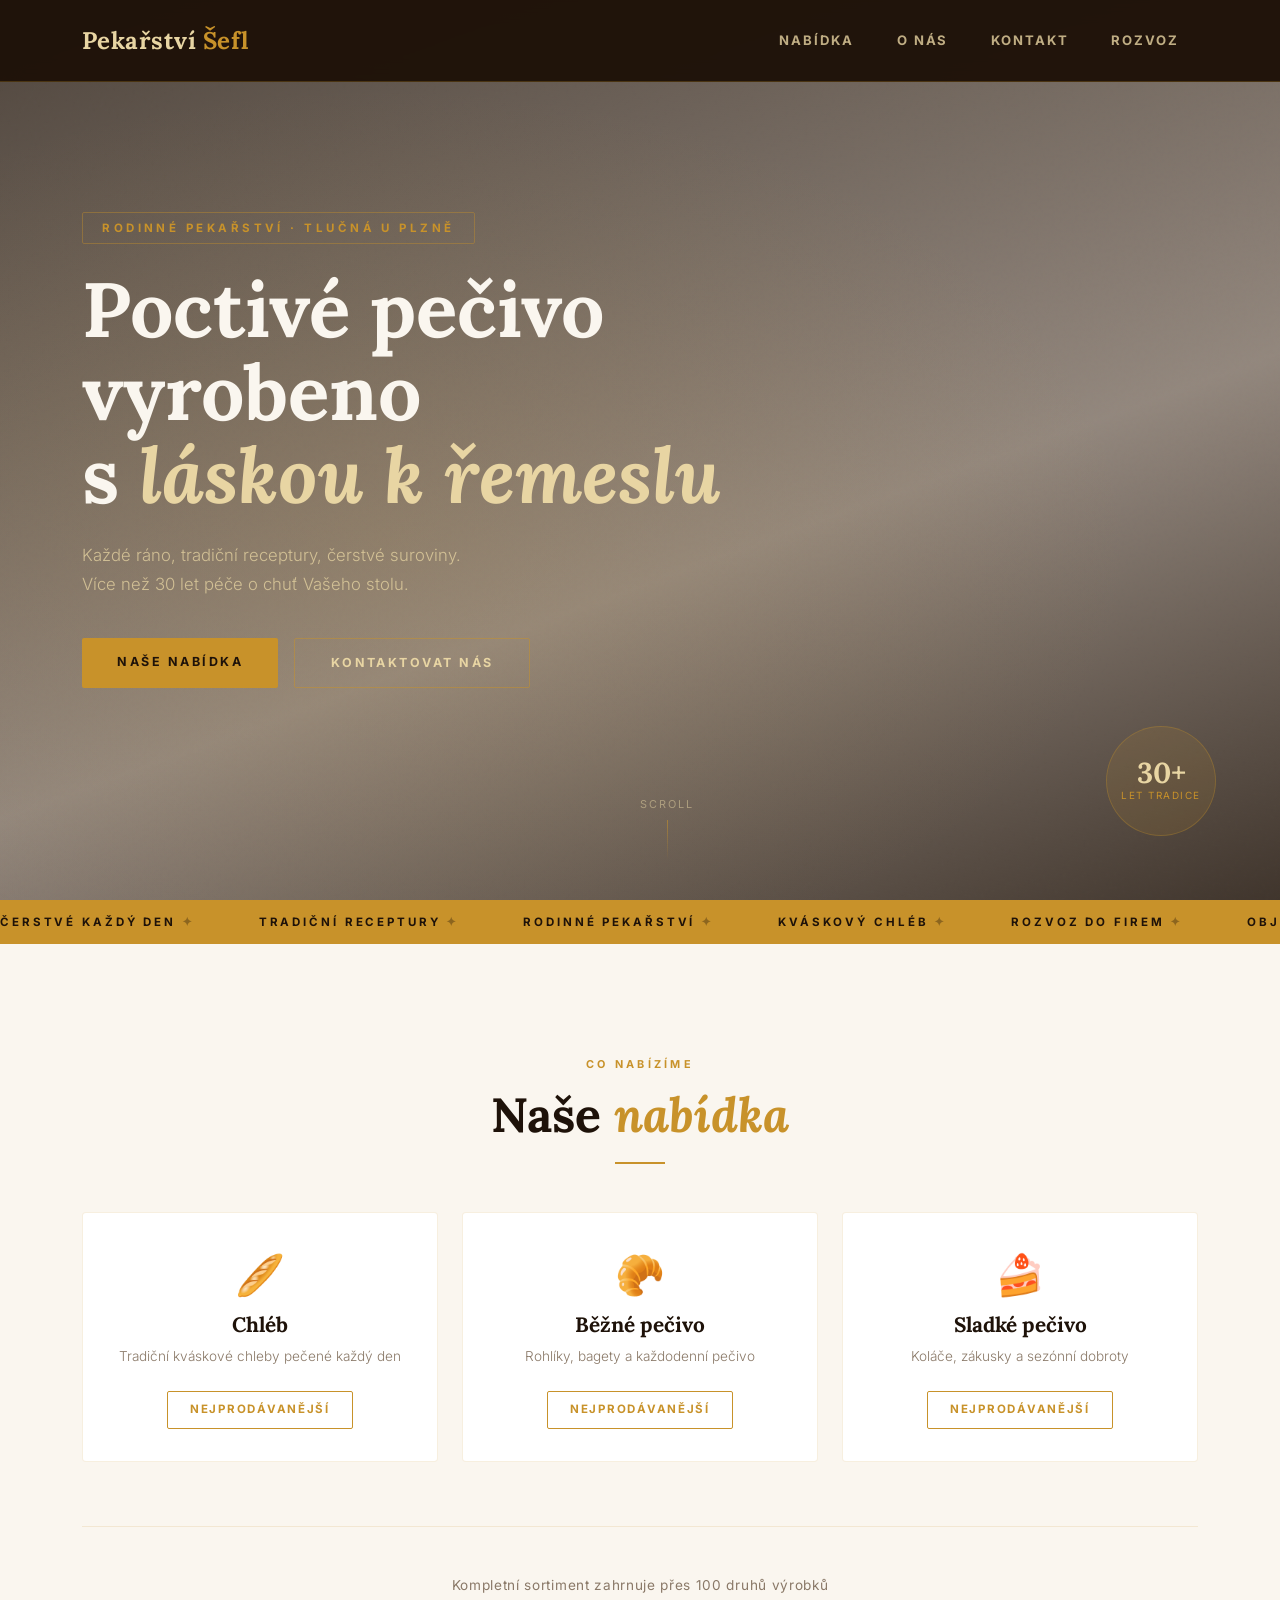
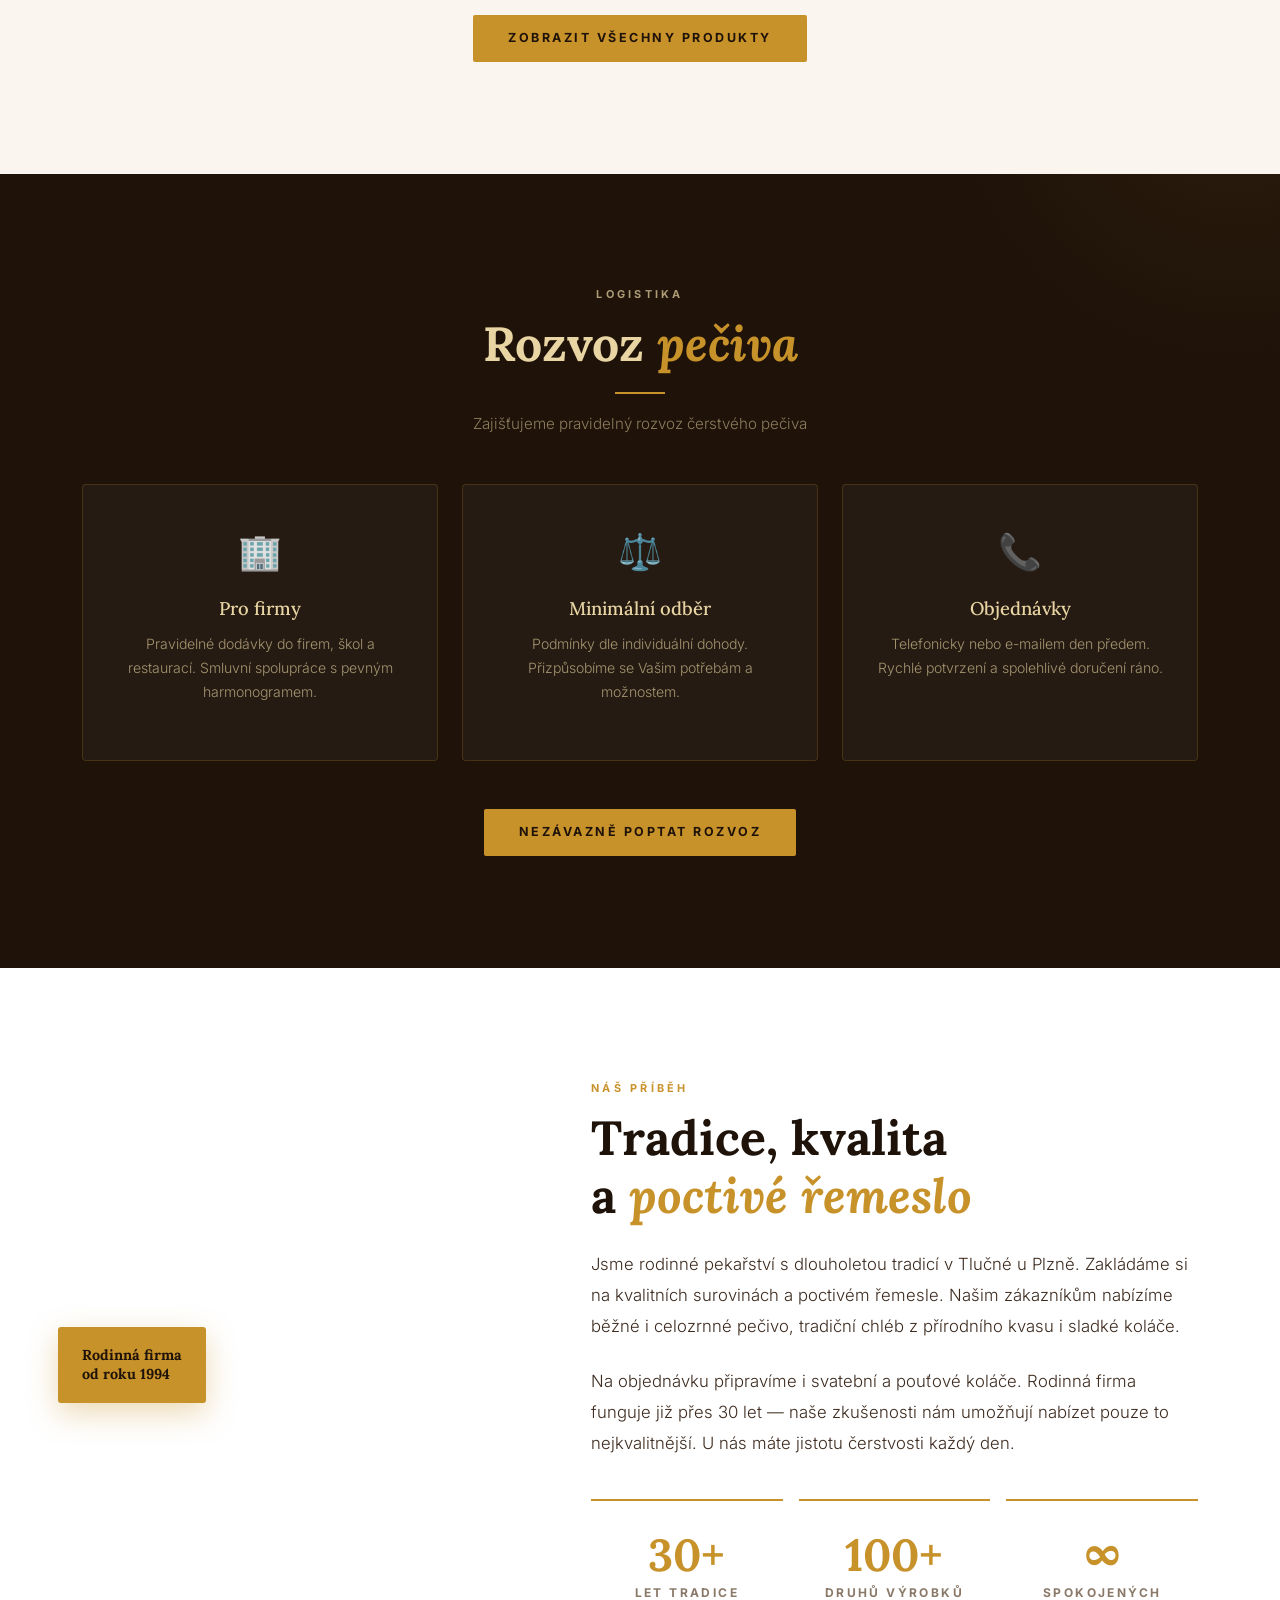
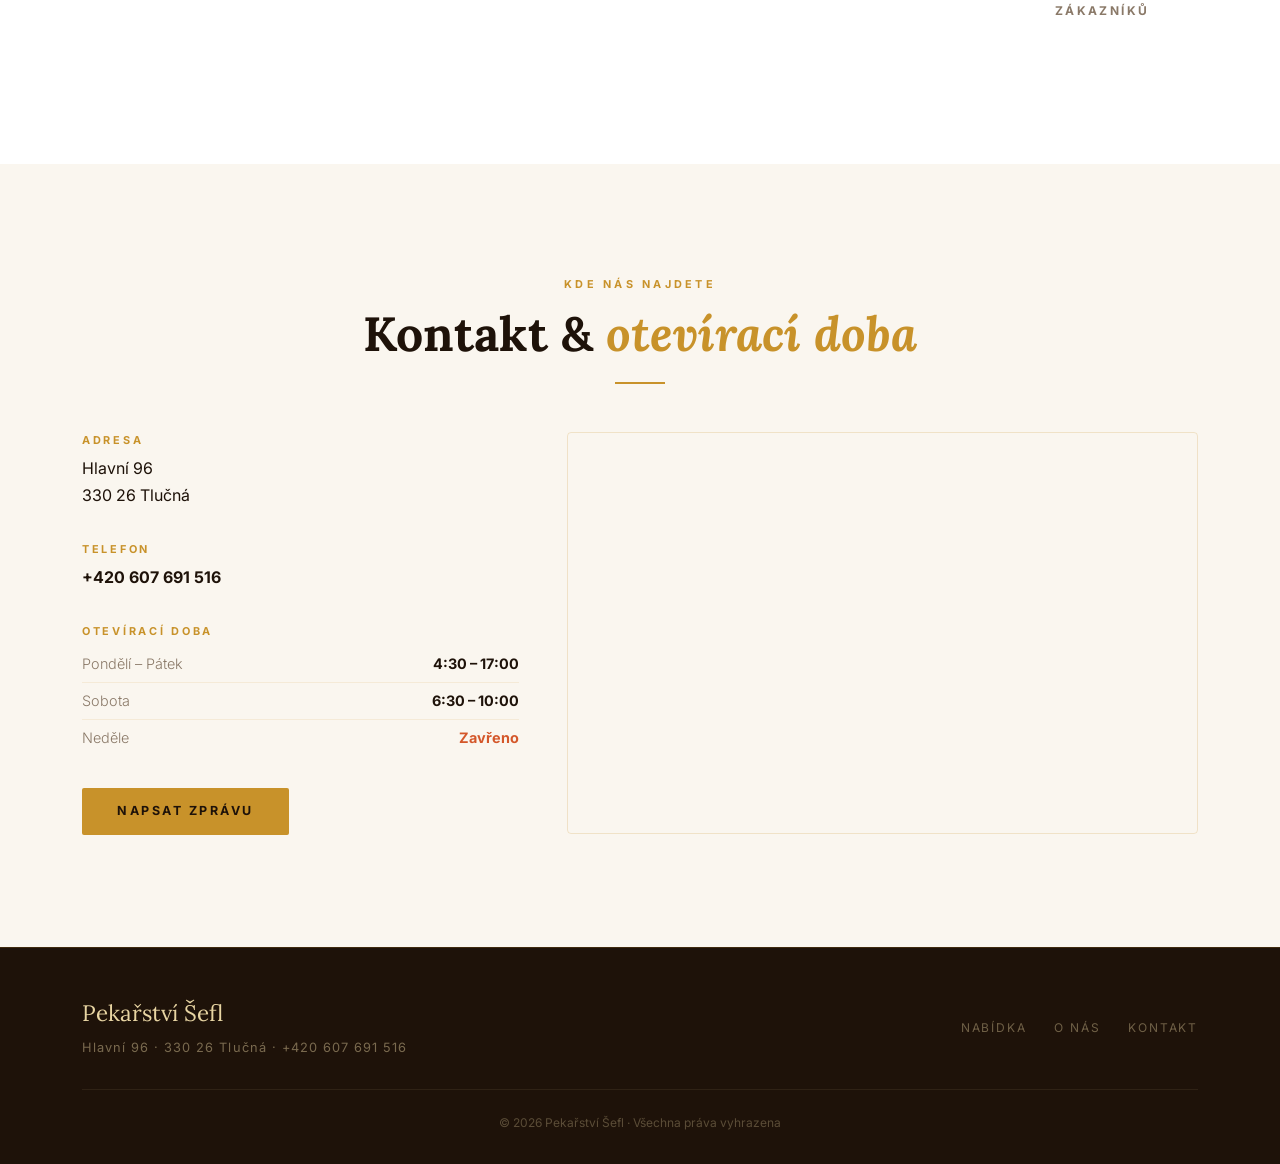
==== commit c213e340: "light editing" ====
--- a/index.html
+++ b/index.html
@@ -39,7 +39,7 @@
   <div class="container">
     <div class="hero-content col-lg-8">
       <span class="hero-eyebrow">Rodinné pekařství · Tlučná u Plzně</span>
-      <h1>Poctivé pečivo<br>z <em>rukou mistrů</em></h1>
+      <h1>Poctivé pečivo vyrobeno<br>s <em>láskou k řemeslu</em></h1>
       <p class="hero-sub">Každé ráno, tradiční receptury, čerstvé suroviny.<br>Více než 30 let péče o chuť Vašeho stolu.</p>
       <div class="d-flex gap-3 flex-wrap">
         <a href="#nabidka" class="btn-gold">Naše nabídka</a>
@@ -102,14 +102,14 @@
             </button>
             <div class="collapse product-list-collapse" id="chlebList">
               <div class="product-row">
-                <img src="images/chleb-kminovy.jpg" alt="Kmínový chléb">
+               
                 <div>
                   <div class="product-row-name">Kmínový chléb</div>
                   <div class="product-row-weight">1400 g</div>
                 </div>
               </div>
               <div class="product-row">
-                <img src="images/chleb-svetly.jpg" alt="Světlý chléb">
+                
                 <div>
                   <div class="product-row-name">Světlý chléb</div>
                   <div class="product-row-weight">800 g</div>
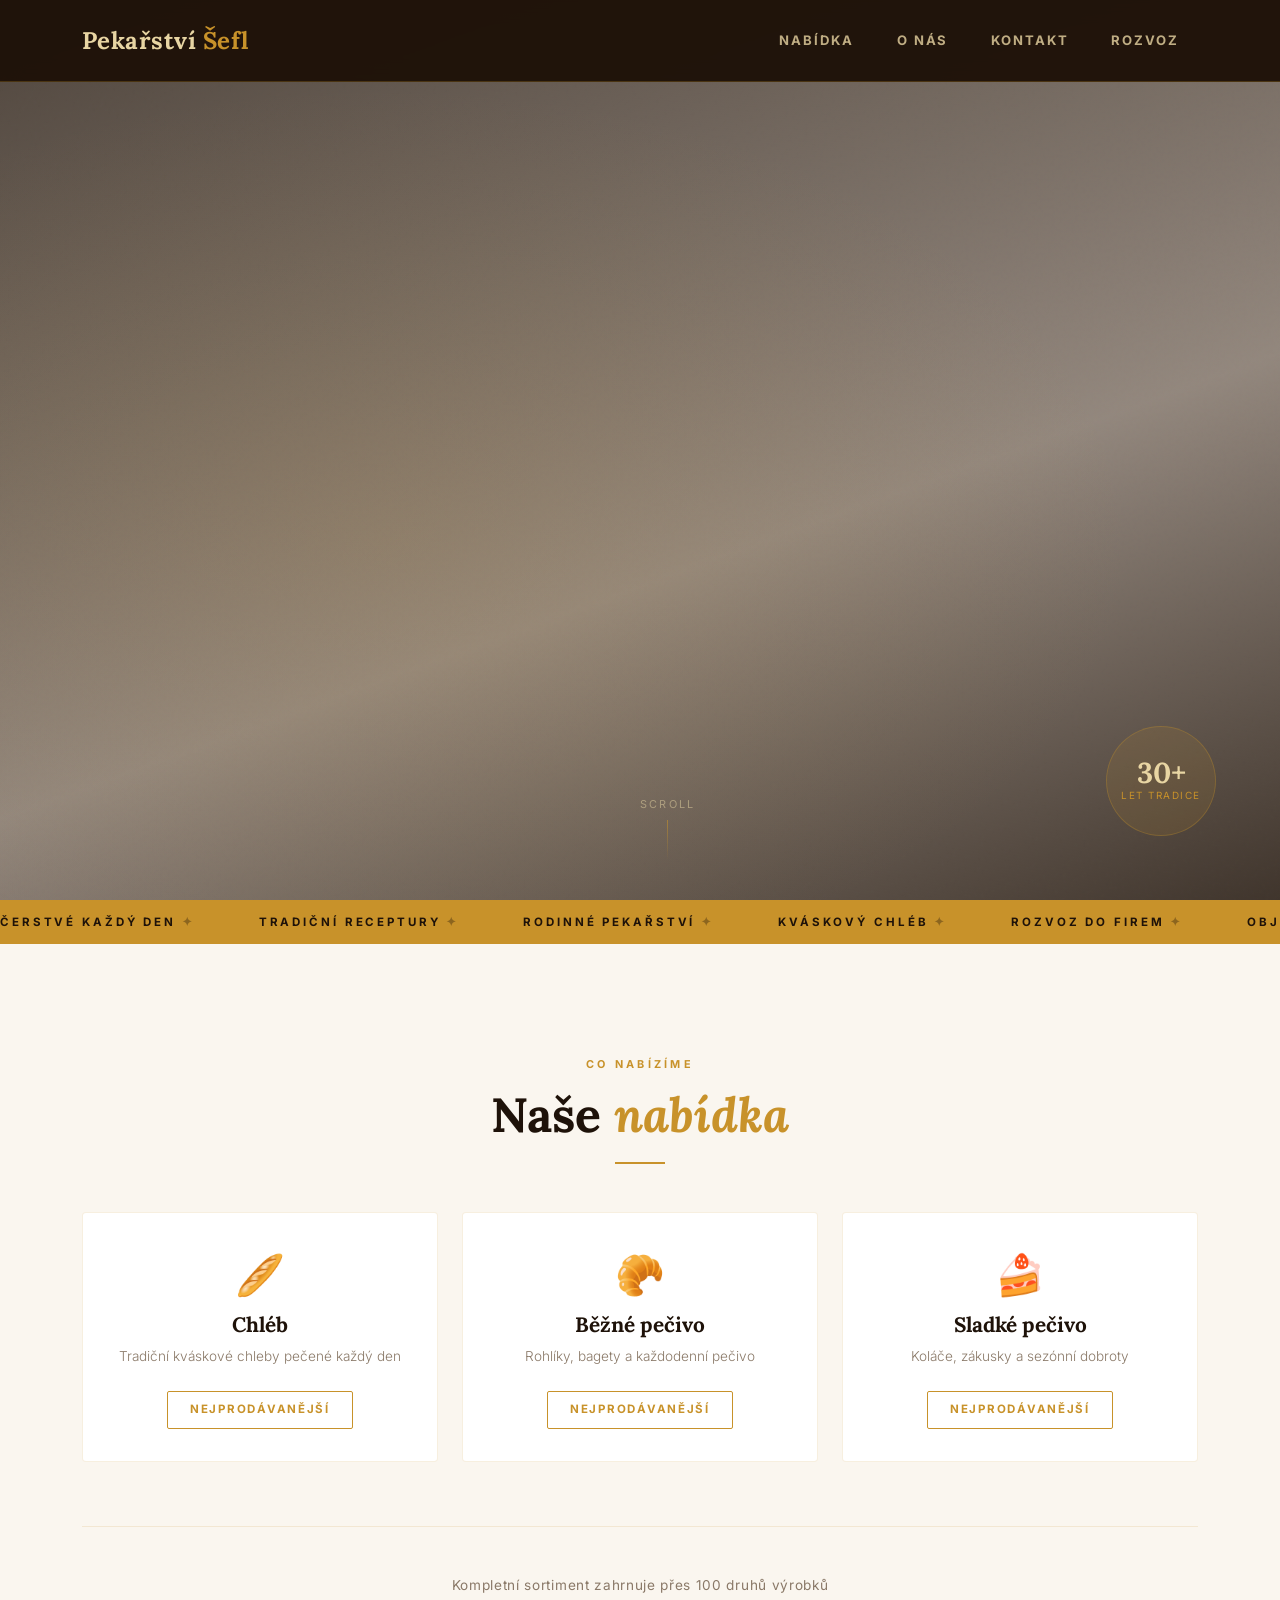
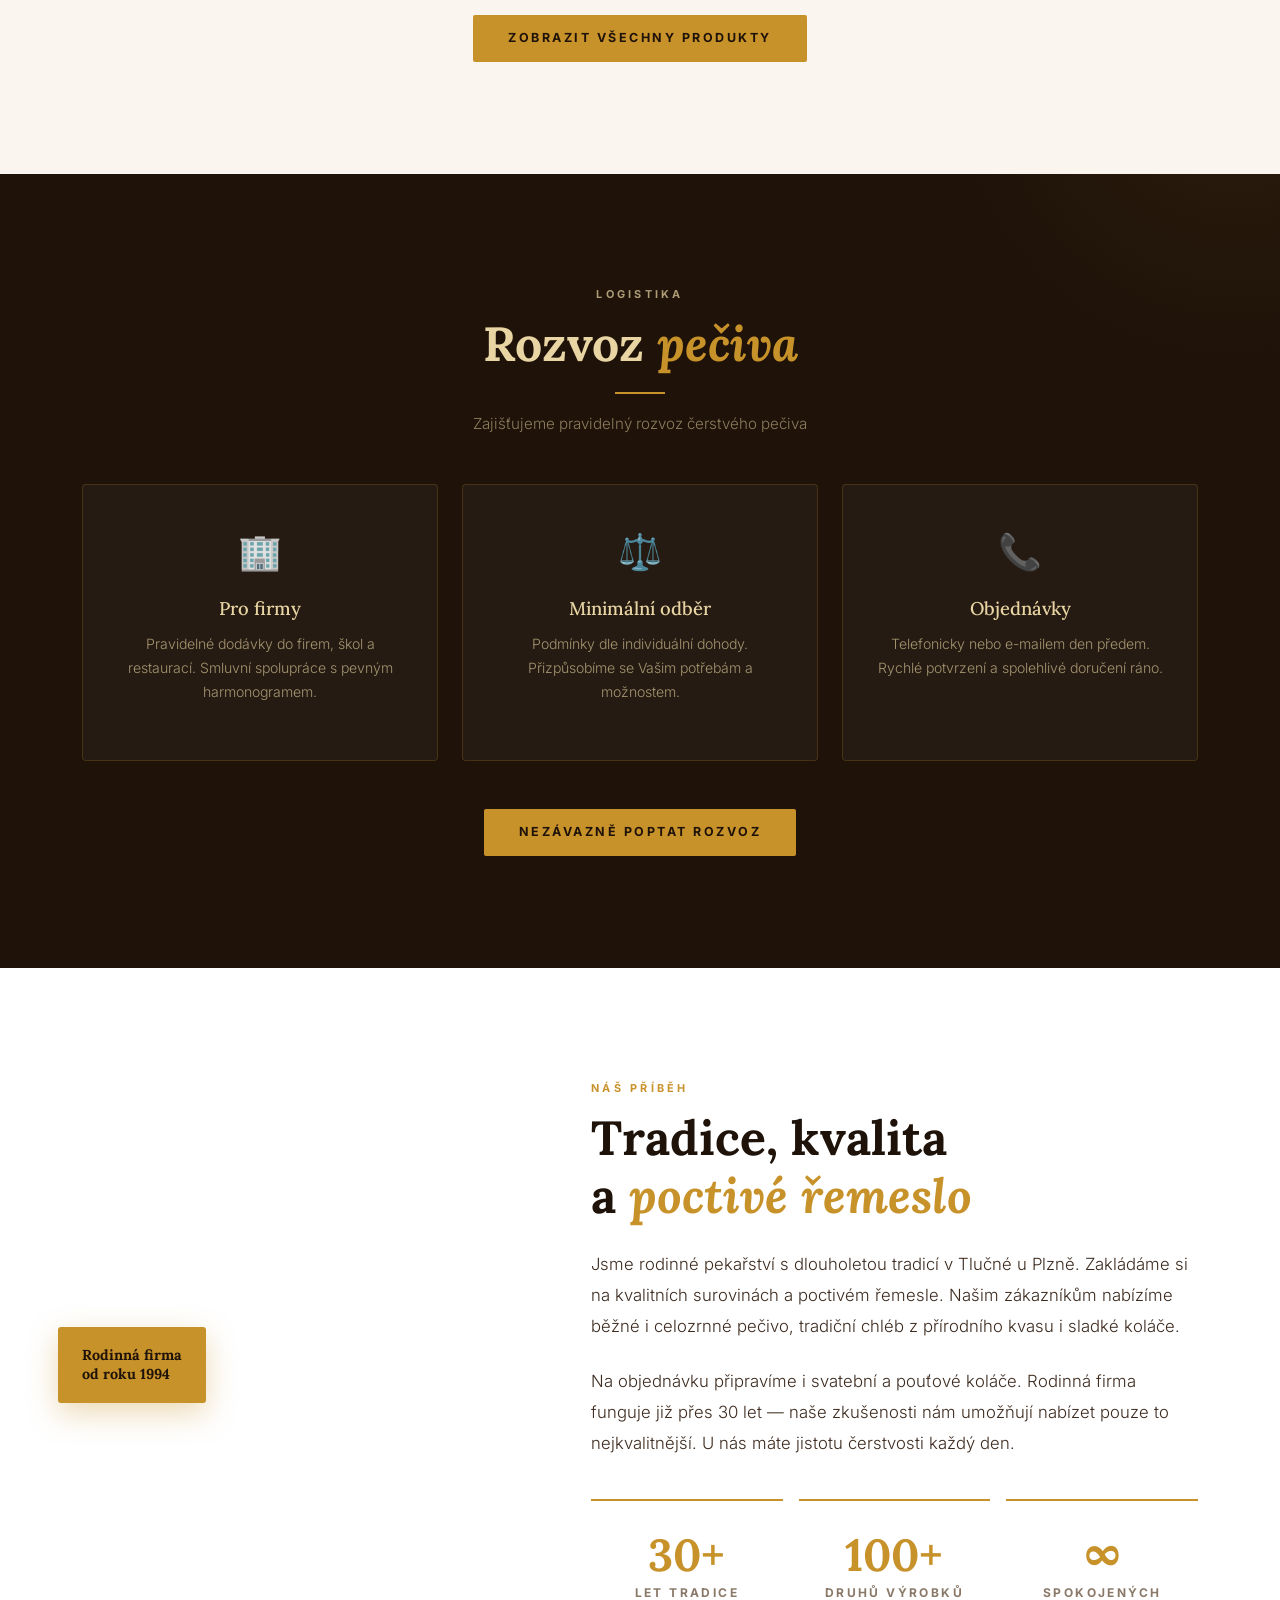
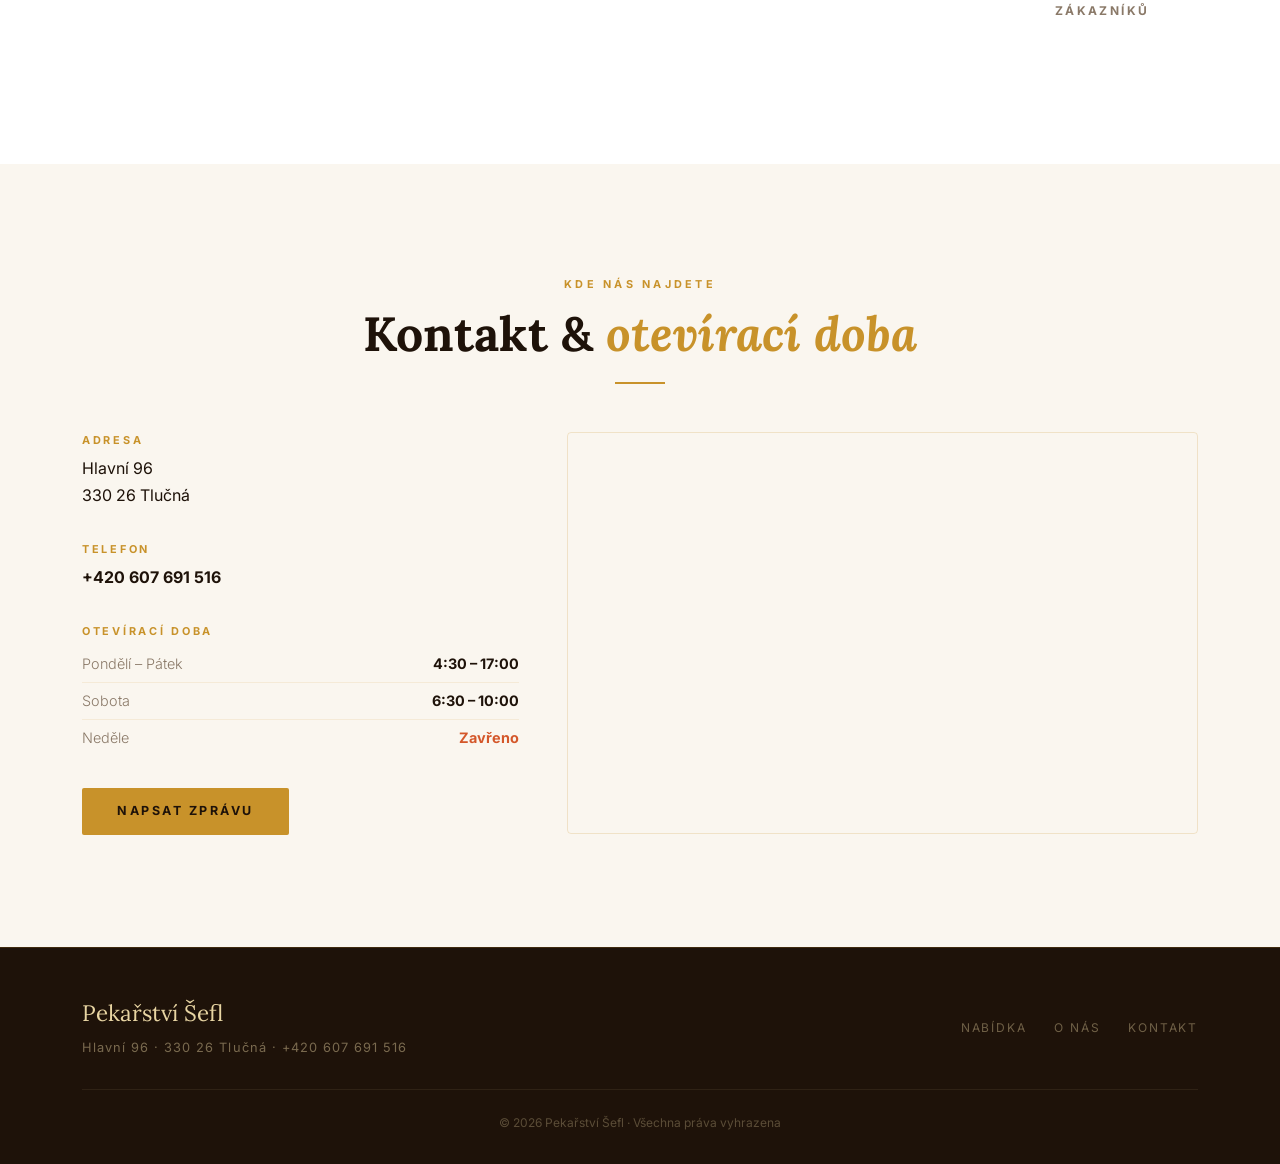
==== commit 3742a492: "SEO tags added" ====
--- a/index.html
+++ b/index.html
@@ -10,7 +10,69 @@
 
   <link href="https://cdn.jsdelivr.net/npm/bootstrap@5.3.3/dist/css/bootstrap.min.css" rel="stylesheet">
   <link rel="stylesheet" href="css/style.css">
-  
+   <!-- ── PRIMARY SEO ── -->
+  <meta name="description" content="Rodinné pekařství Šefl v Tlučné u Plzně. Čerstvý kváskový chléb, běžné i celozrnné pečivo, sladké koláče. Rozvoz do firem. Otevřeno Po–Pá 4:30–17:00.">
+  <meta name="keywords" content="pekařství Plzeň, pekárna Tlučná, čerstvý chléb, kváskový chléb, pečivo Plzeň, rozvoz pečiva, koláče Plzeň, pekařství Šefl, celozrnné pečivo, bagety Plzeň">
+  <meta name="author" content="Pekařství Šefl">
+  <meta name="robots" content="index, follow">
+  <link rel="canonical" href="https://pekarstvi-sefl.netlify.app/">
+ 
+  <!-- ── OPEN GRAPH (Facebook, WhatsApp, LinkedIn) ── -->
+  <meta property="og:type" content="website">
+  <meta property="og:url" content="https://pekarstvi-sefl.netlify.app/">
+  <meta property="og:title" content="Pekařství Šefl | Čerstvé pečivo Tlučná u Plzně">
+  <meta property="og:description" content="Rodinné pekařství s 30letou tradicí. Kváskový chléb, běžné i celozrnné pečivo, sladké koláče. Rozvoz do firem v okolí Plzně.">
+  <meta property="og:image" content="https://pekarstvi-sefl.netlify.app/images/og-image.jpg">
+  <meta property="og:locale" content="cs_CZ">
+  <meta property="og:site_name" content="Pekařství Šefl">
+ 
+  <!-- ── TWITTER CARD ── -->
+  <meta name="twitter:card" content="summary_large_image">
+  <meta name="twitter:title" content="Pekařství Šefl | Čerstvé pečivo Tlučná u Plzně">
+  <meta name="twitter:description" content="Rodinné pekařství s 30letou tradicí. Kváskový chléb, běžné i celozrnné pečivo, sladké koláče.">
+  <meta name="twitter:image" content="https://pekarstvi-sefl.netlify.app/images/og-image.jpg">
+ 
+  <!-- ── LOCAL BUSINESS SCHEMA (Google) ── -->
+  <script type="application/ld+json">
+  {
+    "@context": "https://schema.org",
+    "@type": "Bakery",
+    "name": "Pekařství Šefl",
+    "description": "Rodinné pekařství s 30letou tradicí v Tlučné u Plzně. Čerstvý kváskový chléb, běžné i celozrnné pečivo, sladké koláče a rozvoz do firem.",
+    "url": "https://pekarstvi-sefl.netlify.app",
+    "telephone": "+420607691516",
+    "address": {
+      "@type": "PostalAddress",
+      "streetAddress": "Hlavní 96",
+      "addressLocality": "Tlučná",
+      "postalCode": "330 26",
+      "addressCountry": "CZ"
+    },
+    "geo": {
+      "@type": "GeoCoordinates",
+      "latitude": 49.72452,
+      "longitude": 13.23475
+    },
+    "openingHoursSpecification": [
+      {
+        "@type": "OpeningHoursSpecification",
+        "dayOfWeek": ["Monday","Tuesday","Wednesday","Thursday","Friday"],
+        "opens": "04:30",
+        "closes": "17:00"
+      },
+      {
+        "@type": "OpeningHoursSpecification",
+        "dayOfWeek": "Saturday",
+        "opens": "06:30",
+        "closes": "10:00"
+      }
+    ],
+    "servesCuisine": "Pečivo",
+    "priceRange": "€",
+    "image": "https://pekarstvi-sefl.netlify.app/images/og-image.jpg",
+    "sameAs": []
+  }
+  </script>
 </head>
 
 <body>
@@ -37,14 +99,7 @@
 <header class="hero">
   <div class="hero-grain"></div>
   <div class="container">
-    <div class="hero-content col-lg-8">
-      <span class="hero-eyebrow">Rodinné pekařství · Tlučná u Plzně</span>
-      <h1>Poctivé pečivo vyrobeno<br>s <em>láskou k řemeslu</em></h1>
-      <p class="hero-sub">Každé ráno, tradiční receptury, čerstvé suroviny.<br>Více než 30 let péče o chuť Vašeho stolu.</p>
-      <div class="d-flex gap-3 flex-wrap">
-        <a href="#nabidka" class="btn-gold">Naše nabídka</a>
-        <a href="#kontakt" class="btn-outline-gold">Kontaktovat nás</a>
-      </div>
+    
     </div>
   </div>
   <div class="hero-scroll">
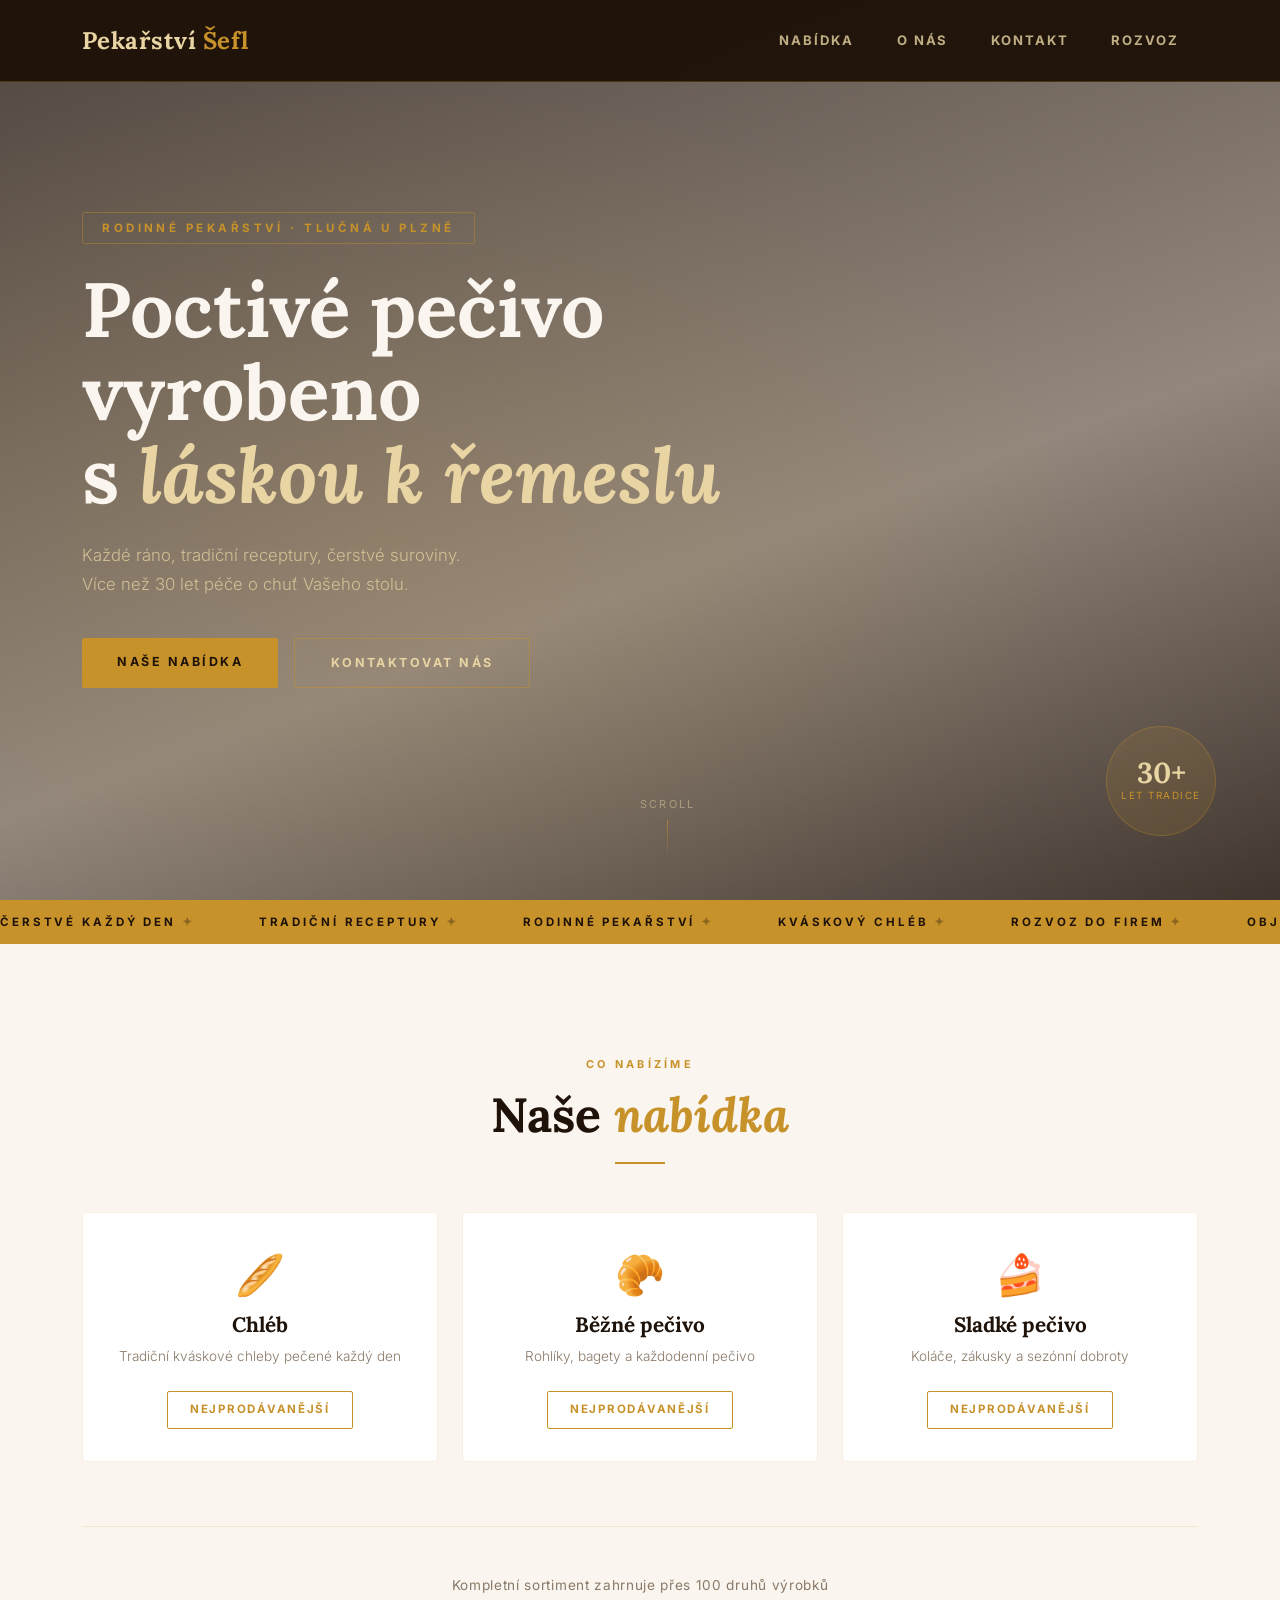
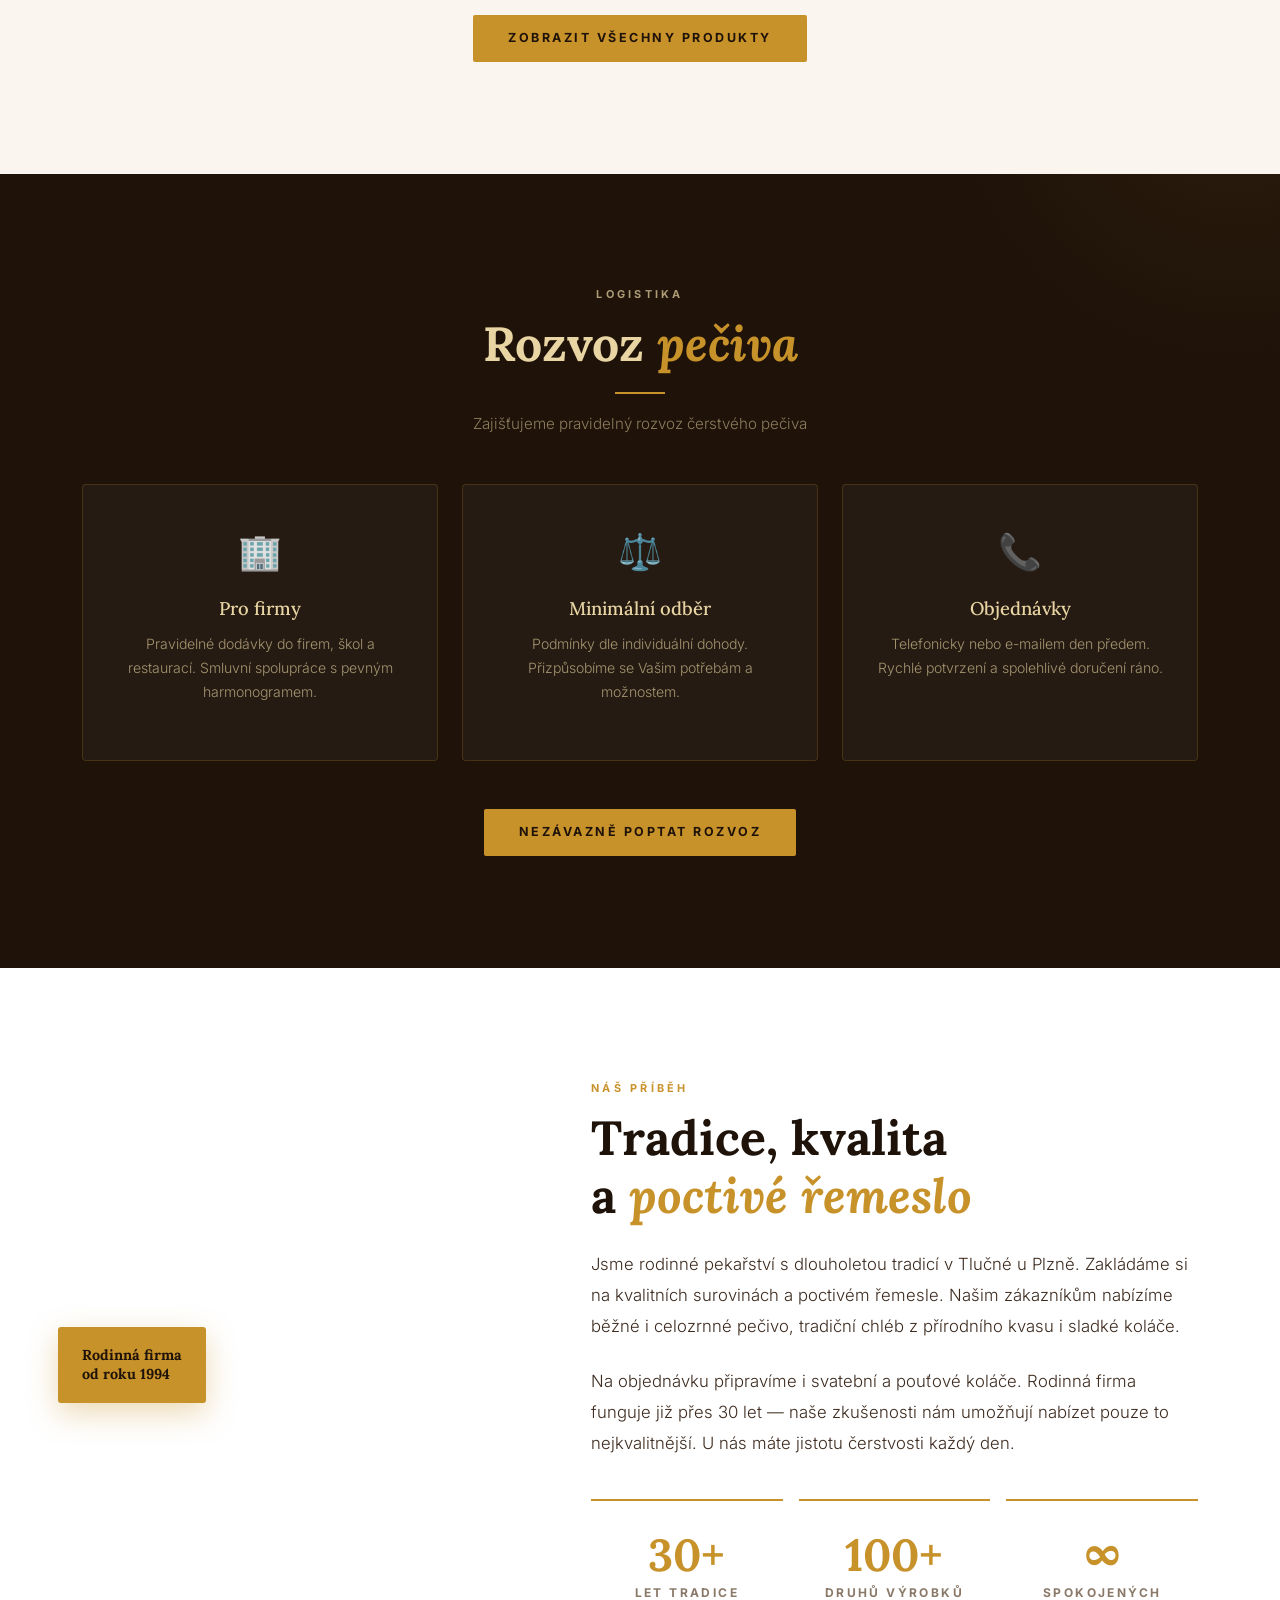
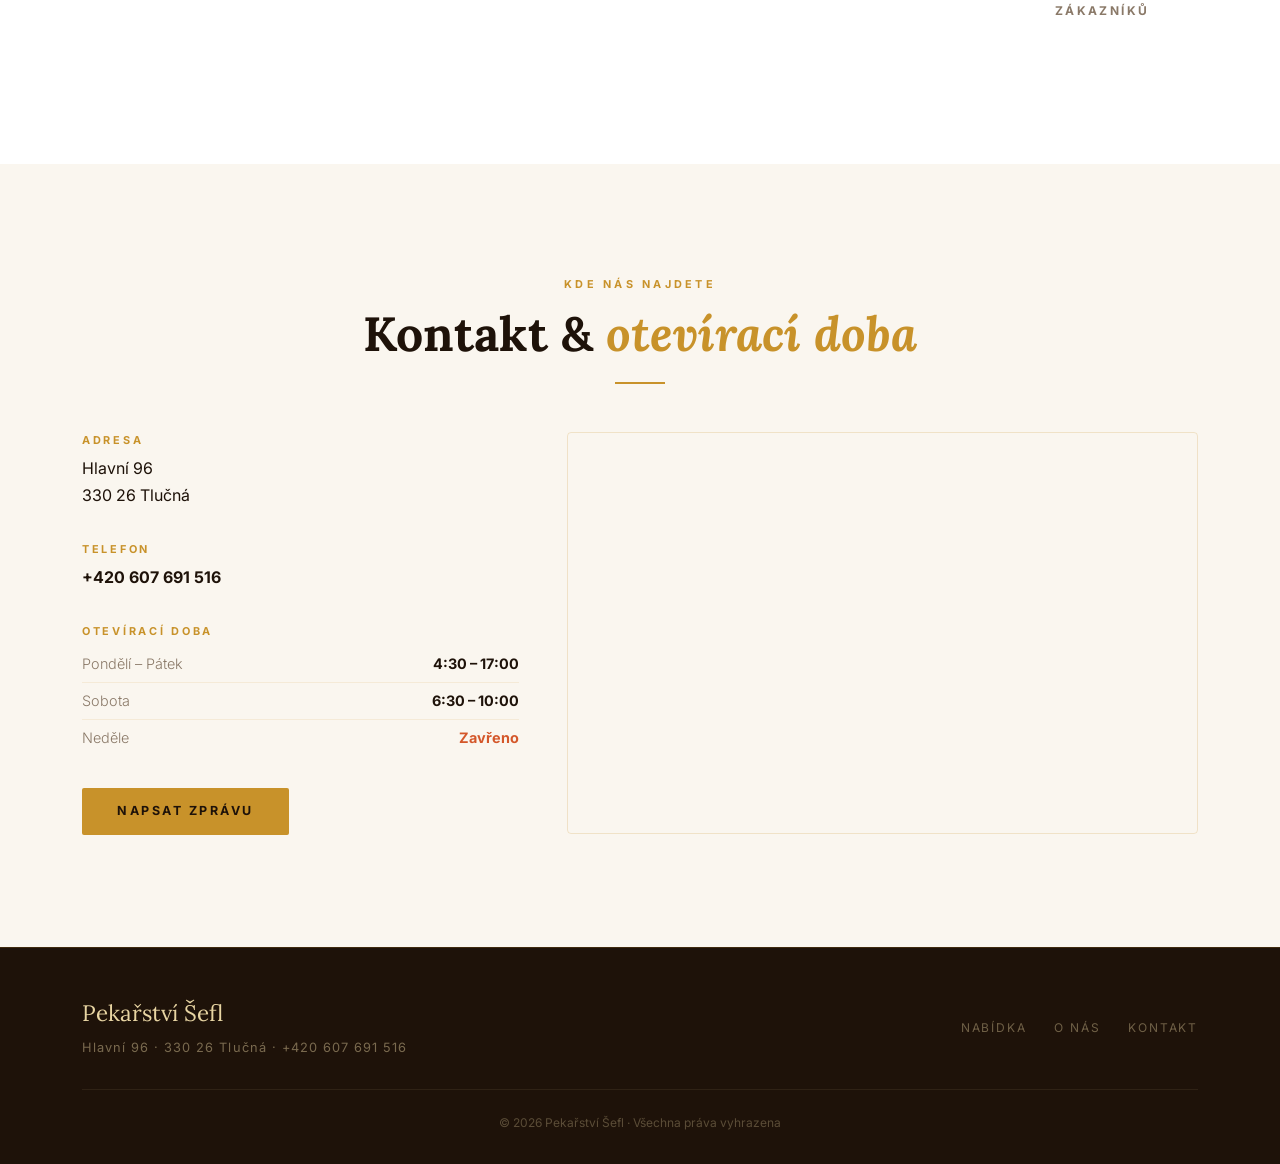
==== commit d7914dc4: "Revert "light editing" This reverts commit c213e340cc84dfe90fa515623cca076c6933c892." ====
--- a/index.html
+++ b/index.html
@@ -99,7 +99,14 @@
 <header class="hero">
   <div class="hero-grain"></div>
   <div class="container">
-    
+    <div class="hero-content col-lg-8">
+      <span class="hero-eyebrow">Rodinné pekařství · Tlučná u Plzně</span>
+      <h1>Poctivé pečivo vyrobeno<br>s <em>láskou k řemeslu</em></h1>
+      <p class="hero-sub">Každé ráno, tradiční receptury, čerstvé suroviny.<br>Více než 30 let péče o chuť Vašeho stolu.</p>
+      <div class="d-flex gap-3 flex-wrap">
+        <a href="#nabidka" class="btn-gold">Naše nabídka</a>
+        <a href="#kontakt" class="btn-outline-gold">Kontaktovat nás</a>
+      </div>
     </div>
   </div>
   <div class="hero-scroll">
@@ -157,14 +164,14 @@
             </button>
             <div class="collapse product-list-collapse" id="chlebList">
               <div class="product-row">
-               
+                <img src="images/chleb-kminovy.jpg" alt="Kmínový chléb">
                 <div>
                   <div class="product-row-name">Kmínový chléb</div>
                   <div class="product-row-weight">1400 g</div>
                 </div>
               </div>
               <div class="product-row">
-                
+                <img src="images/chleb-svetly.jpg" alt="Světlý chléb">
                 <div>
                   <div class="product-row-name">Světlý chléb</div>
                   <div class="product-row-weight">800 g</div>
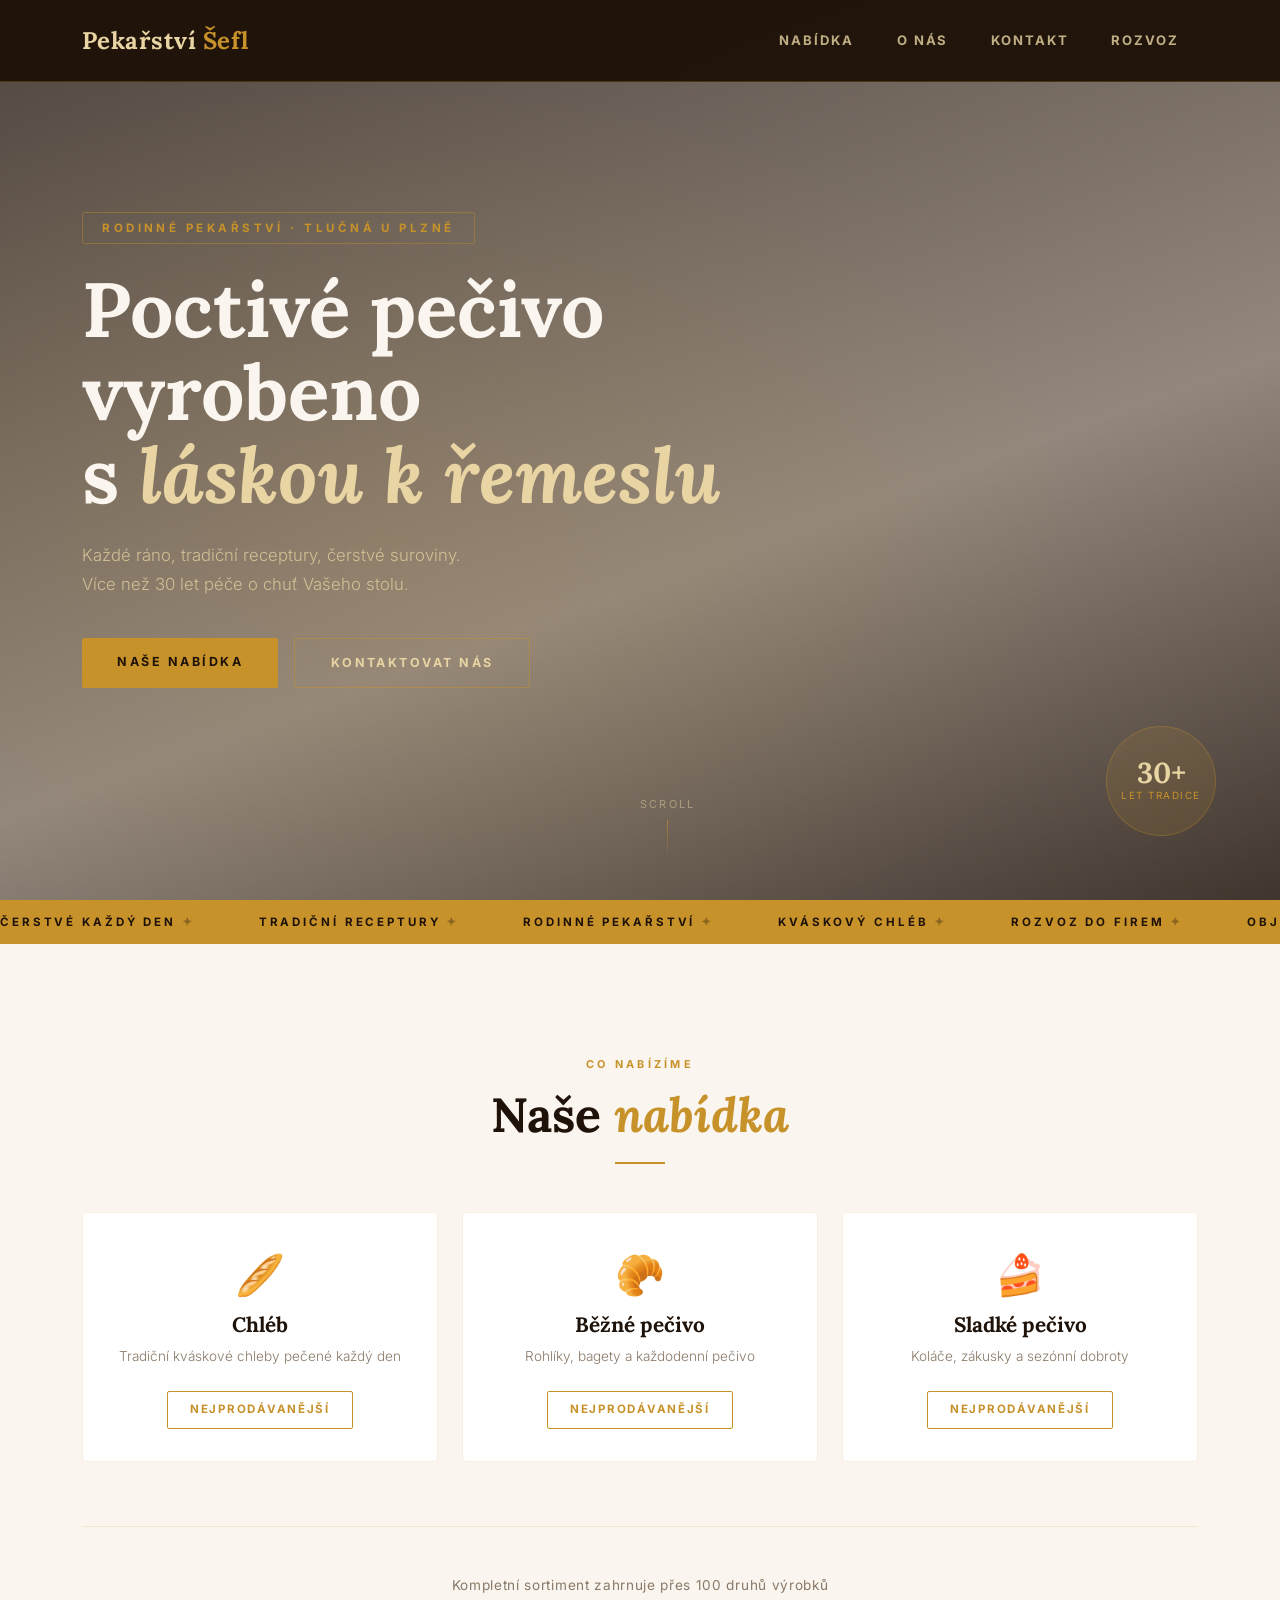
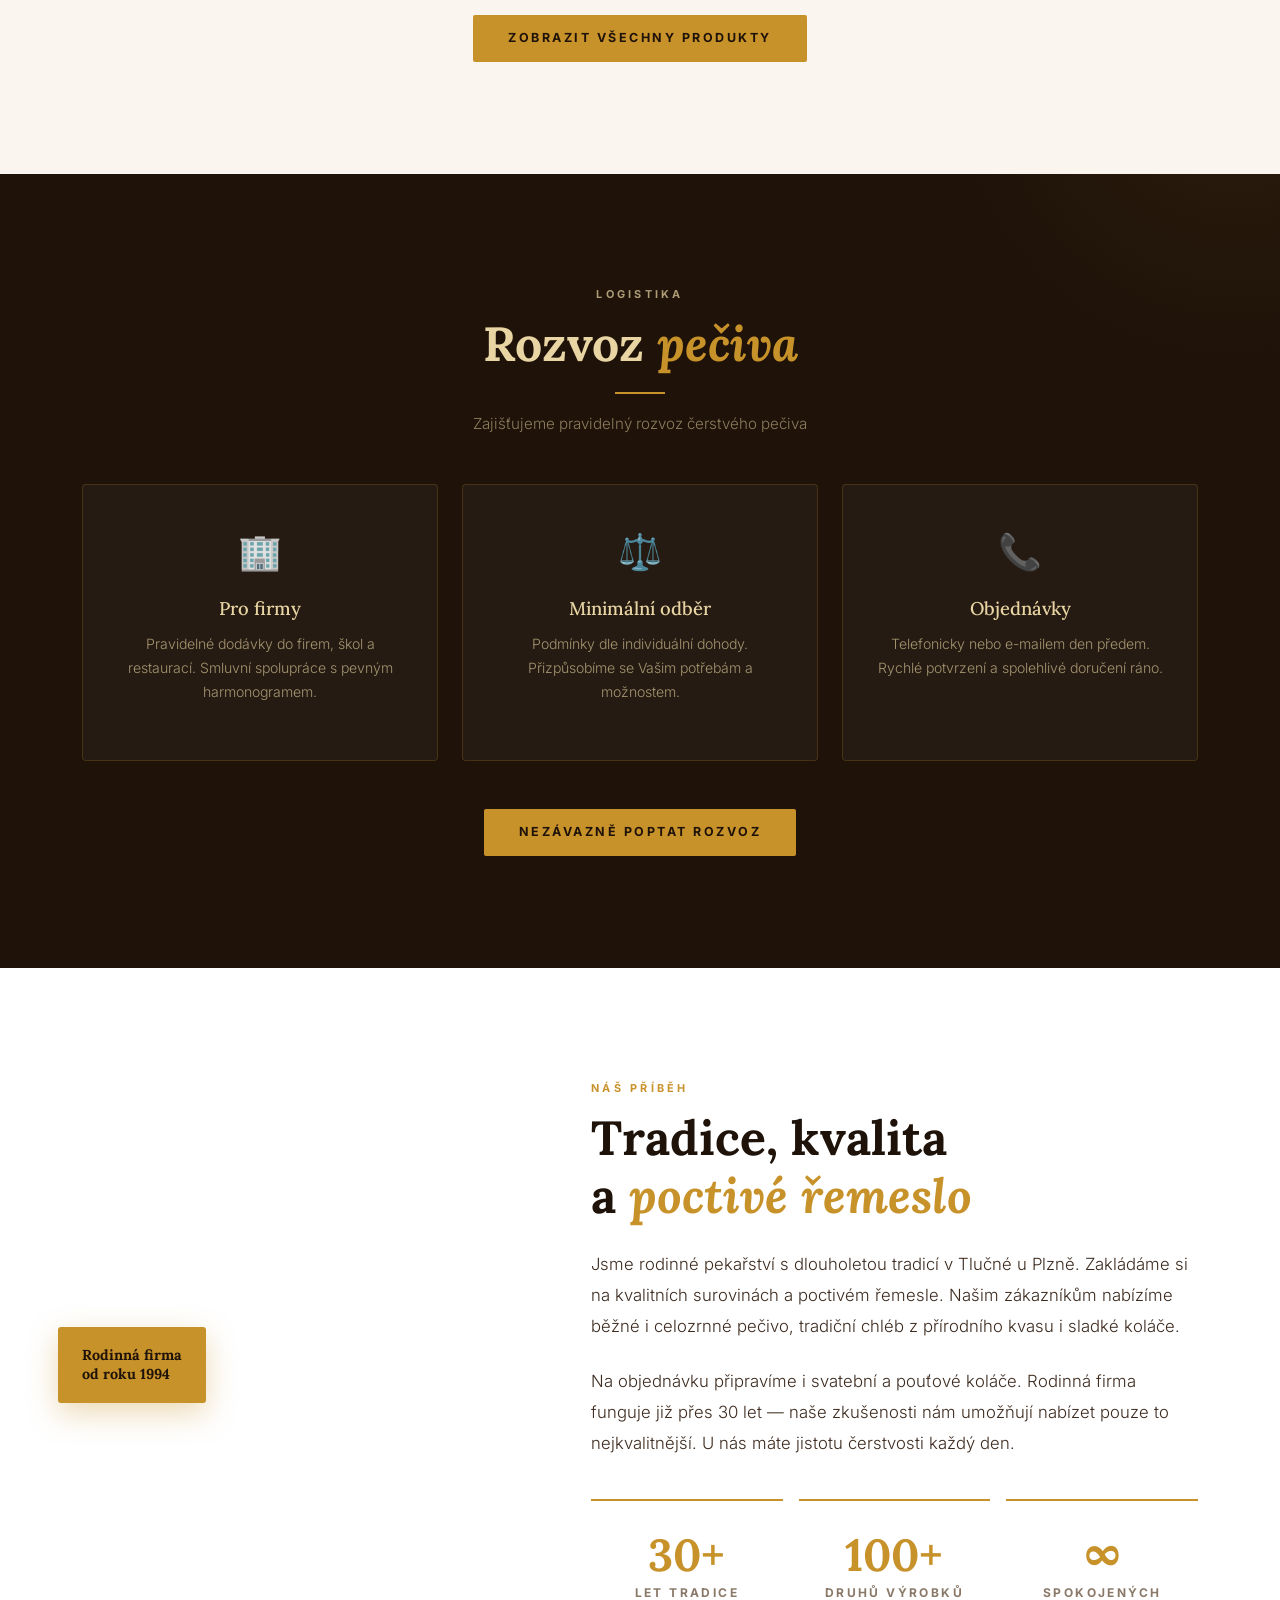
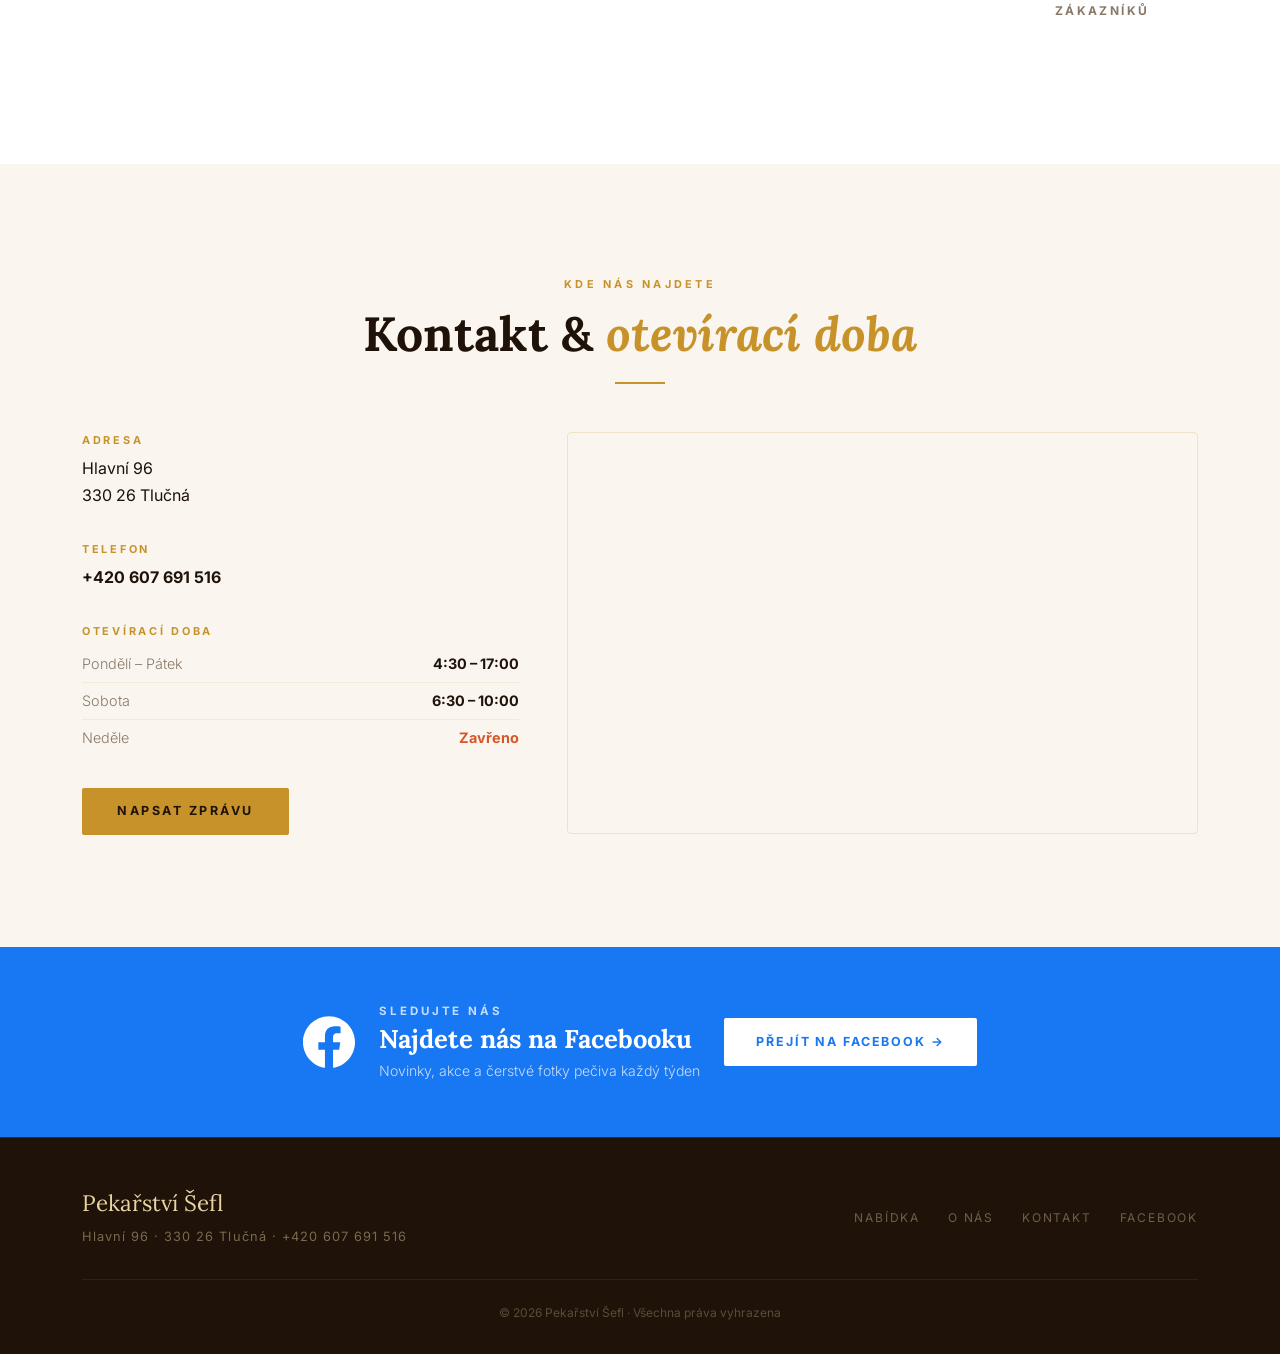
==== commit 365bb729: "Fb page added" ====
--- a/index.html
+++ b/index.html
@@ -375,6 +375,32 @@
   </div>
 </section>
 
+<!-- Facebook sekce -->
+<section style="background: #1877F2; padding: 3.5rem 0;">
+  <div class="container">
+    <div class="row align-items-center justify-content-center g-4">
+      <div class="col-auto">
+        <svg xmlns="http://www.w3.org/2000/svg" width="52" height="52" viewBox="0 0 24 24" fill="white">
+          <path d="M24 12.073c0-6.627-5.373-12-12-12s-12 5.373-12 12c0 5.99 4.388 10.954 10.125 11.854v-8.385H7.078v-3.47h3.047V9.43c0-3.007 1.792-4.669 4.533-4.669 1.312 0 2.686.235 2.686.235v2.953H15.83c-1.491 0-1.956.925-1.956 1.874v2.25h3.328l-.532 3.47h-2.796v8.385C19.612 23.027 24 18.062 24 12.073z"/>
+        </svg>
+      </div>
+      <div class="col-auto text-white">
+        <div style="font-size:0.72rem; font-weight:700; letter-spacing:0.25em; text-transform:uppercase; opacity:0.75; margin-bottom:0.3rem;">Sledujte nás</div>
+        <div style="font-family:'Lora',serif; font-size:1.6rem; font-weight:700; line-height:1.1;">Najdete nás na Facebooku</div>
+        <div style="font-size:0.88rem; opacity:0.75; margin-top:0.4rem; font-weight:300;">Novinky, akce a čerstvé fotky pečiva každý týden</div>
+      </div>
+      <div class="col-auto">
+        <a href="https://www.facebook.com/pekarstvisefl/" target="_blank" rel="noopener"
+           style="display:inline-block; background:white; color:#1877F2; font-weight:700; font-size:0.78rem; letter-spacing:0.15em; text-transform:uppercase; padding:0.9rem 2rem; border-radius:2px; text-decoration:none; transition:all 0.2s ease;"
+           onmouseover="this.style.transform='translateY(-2px)'; this.style.boxShadow='0 8px 24px rgba(0,0,0,0.2)'"
+           onmouseout="this.style.transform=''; this.style.boxShadow=''">
+          Přejít na Facebook →
+        </a>
+      </div>
+    </div>
+  </div>
+</section>
+
 <!-- Footer -->
 <footer>
   <div class="container">
@@ -387,6 +413,8 @@
         <a href="#nabidka" style="color:rgba(232,213,163,0.4); font-size:0.75rem; letter-spacing:0.15em; text-transform:uppercase; text-decoration:none; margin-left:1.5rem;">Nabídka</a>
         <a href="#onas" style="color:rgba(232,213,163,0.4); font-size:0.75rem; letter-spacing:0.15em; text-transform:uppercase; text-decoration:none; margin-left:1.5rem;">O nás</a>
         <a href="#kontakt" style="color:rgba(232,213,163,0.4); font-size:0.75rem; letter-spacing:0.15em; text-transform:uppercase; text-decoration:none; margin-left:1.5rem;">Kontakt</a>
+        <a href="https://www.facebook.com/pekarstvisefl/" target="_blank" rel="noopener"
+           style="color:rgba(232,213,163,0.4); font-size:0.75rem; letter-spacing:0.15em; text-transform:uppercase; text-decoration:none; margin-left:1.5rem;">Facebook</a>
       </div>
     </div>
     <div class="footer-copy text-center">
